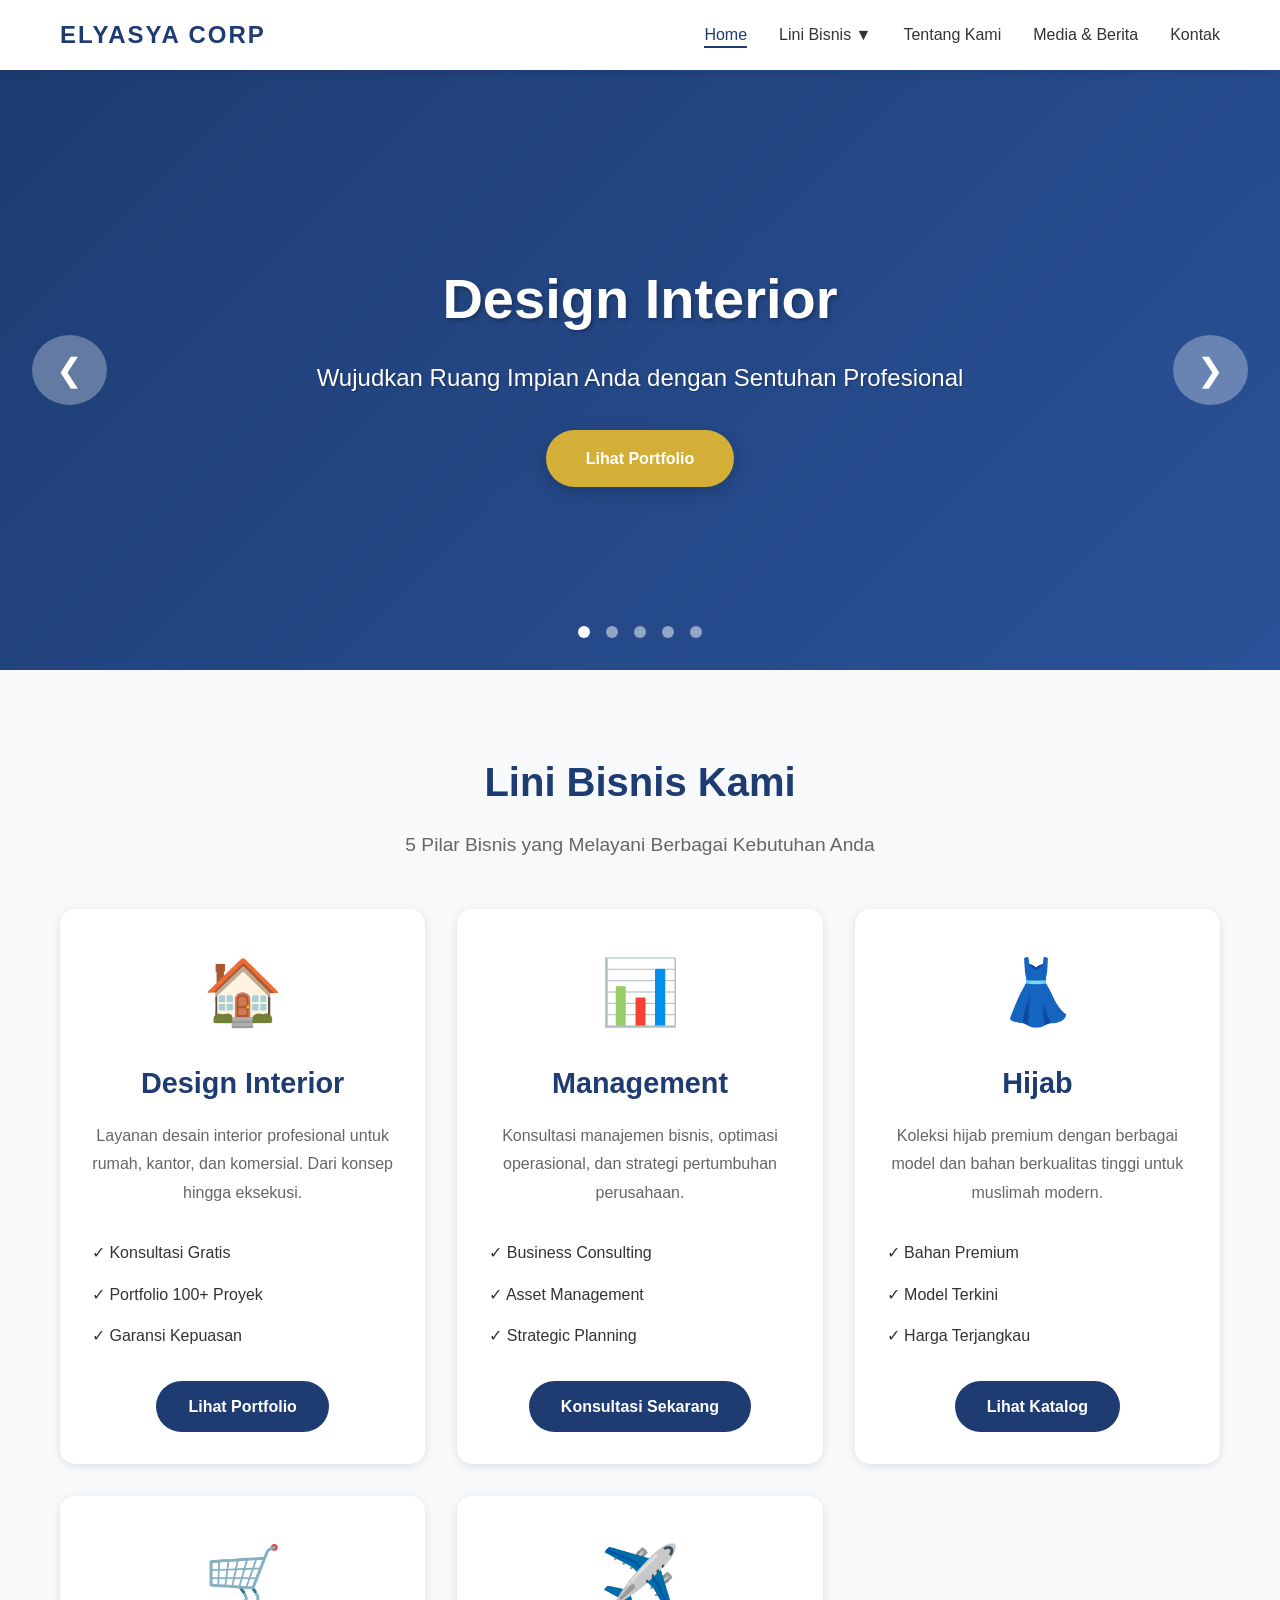
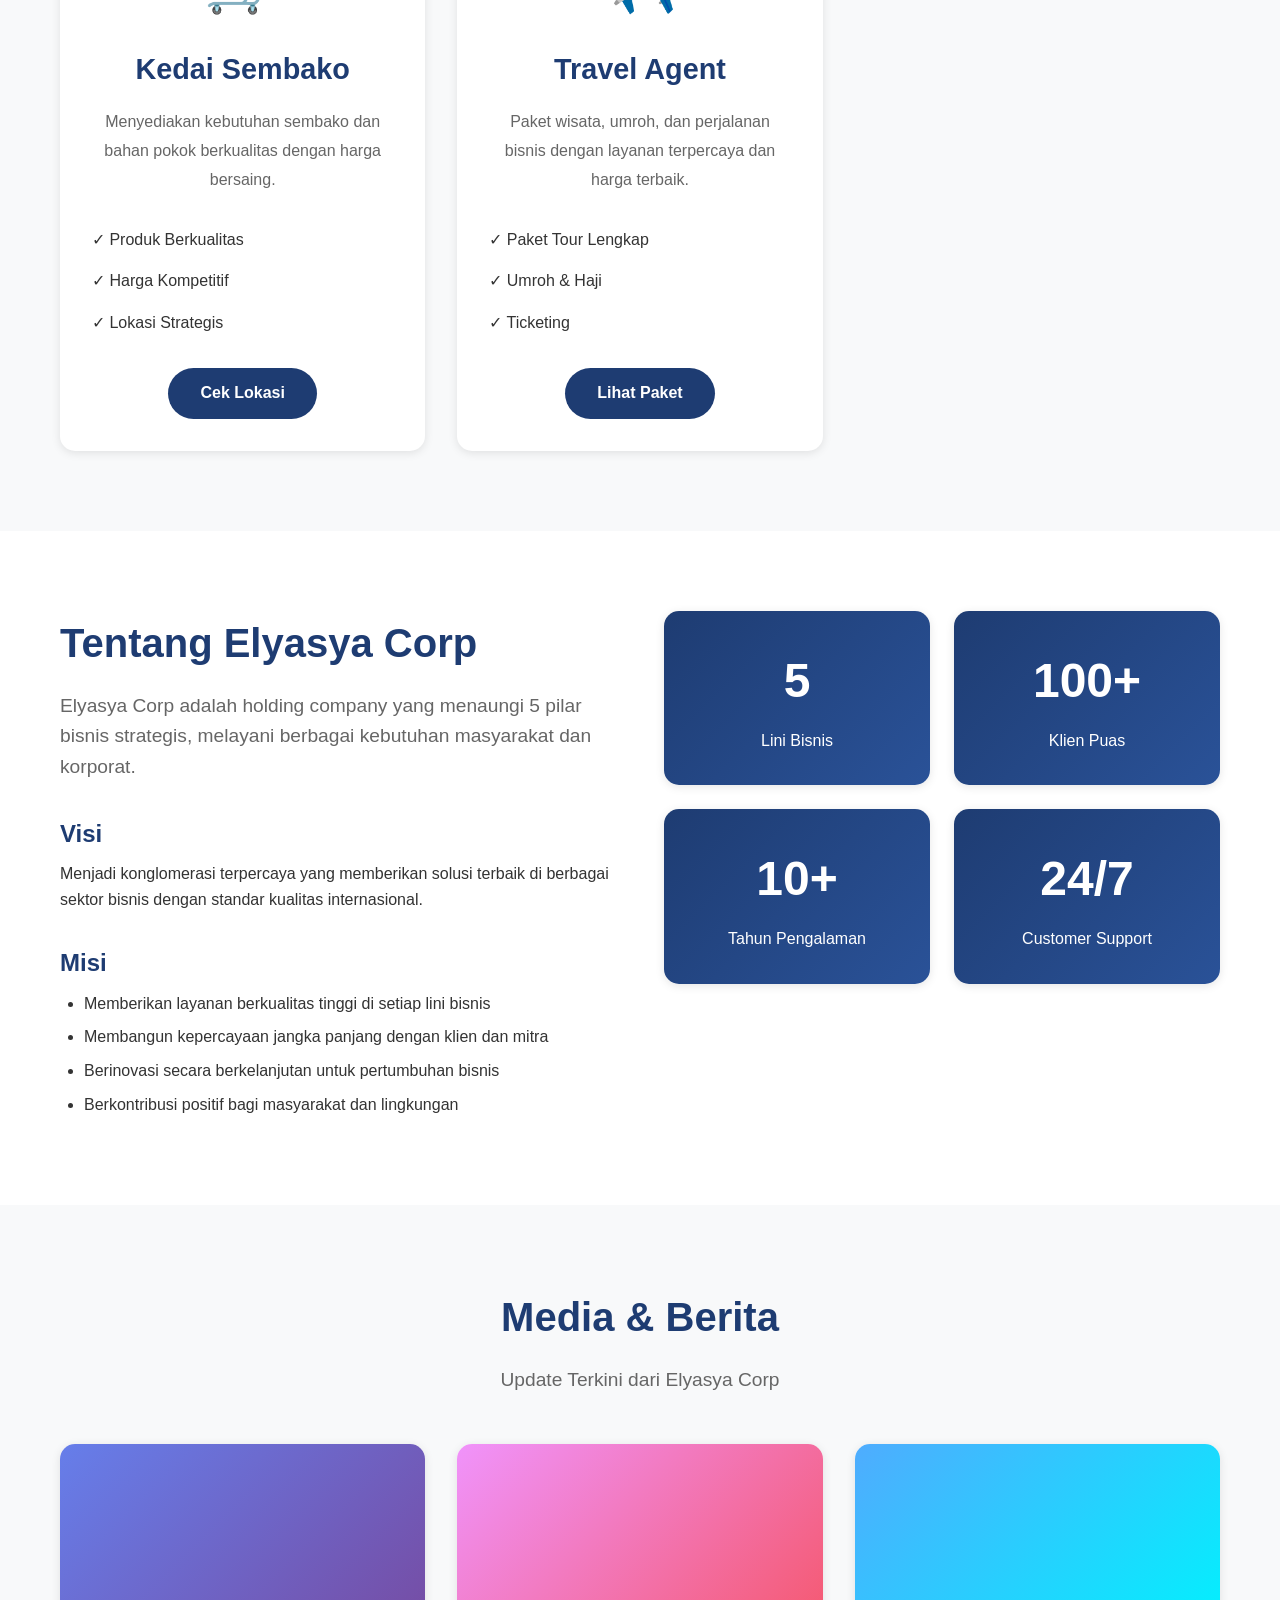
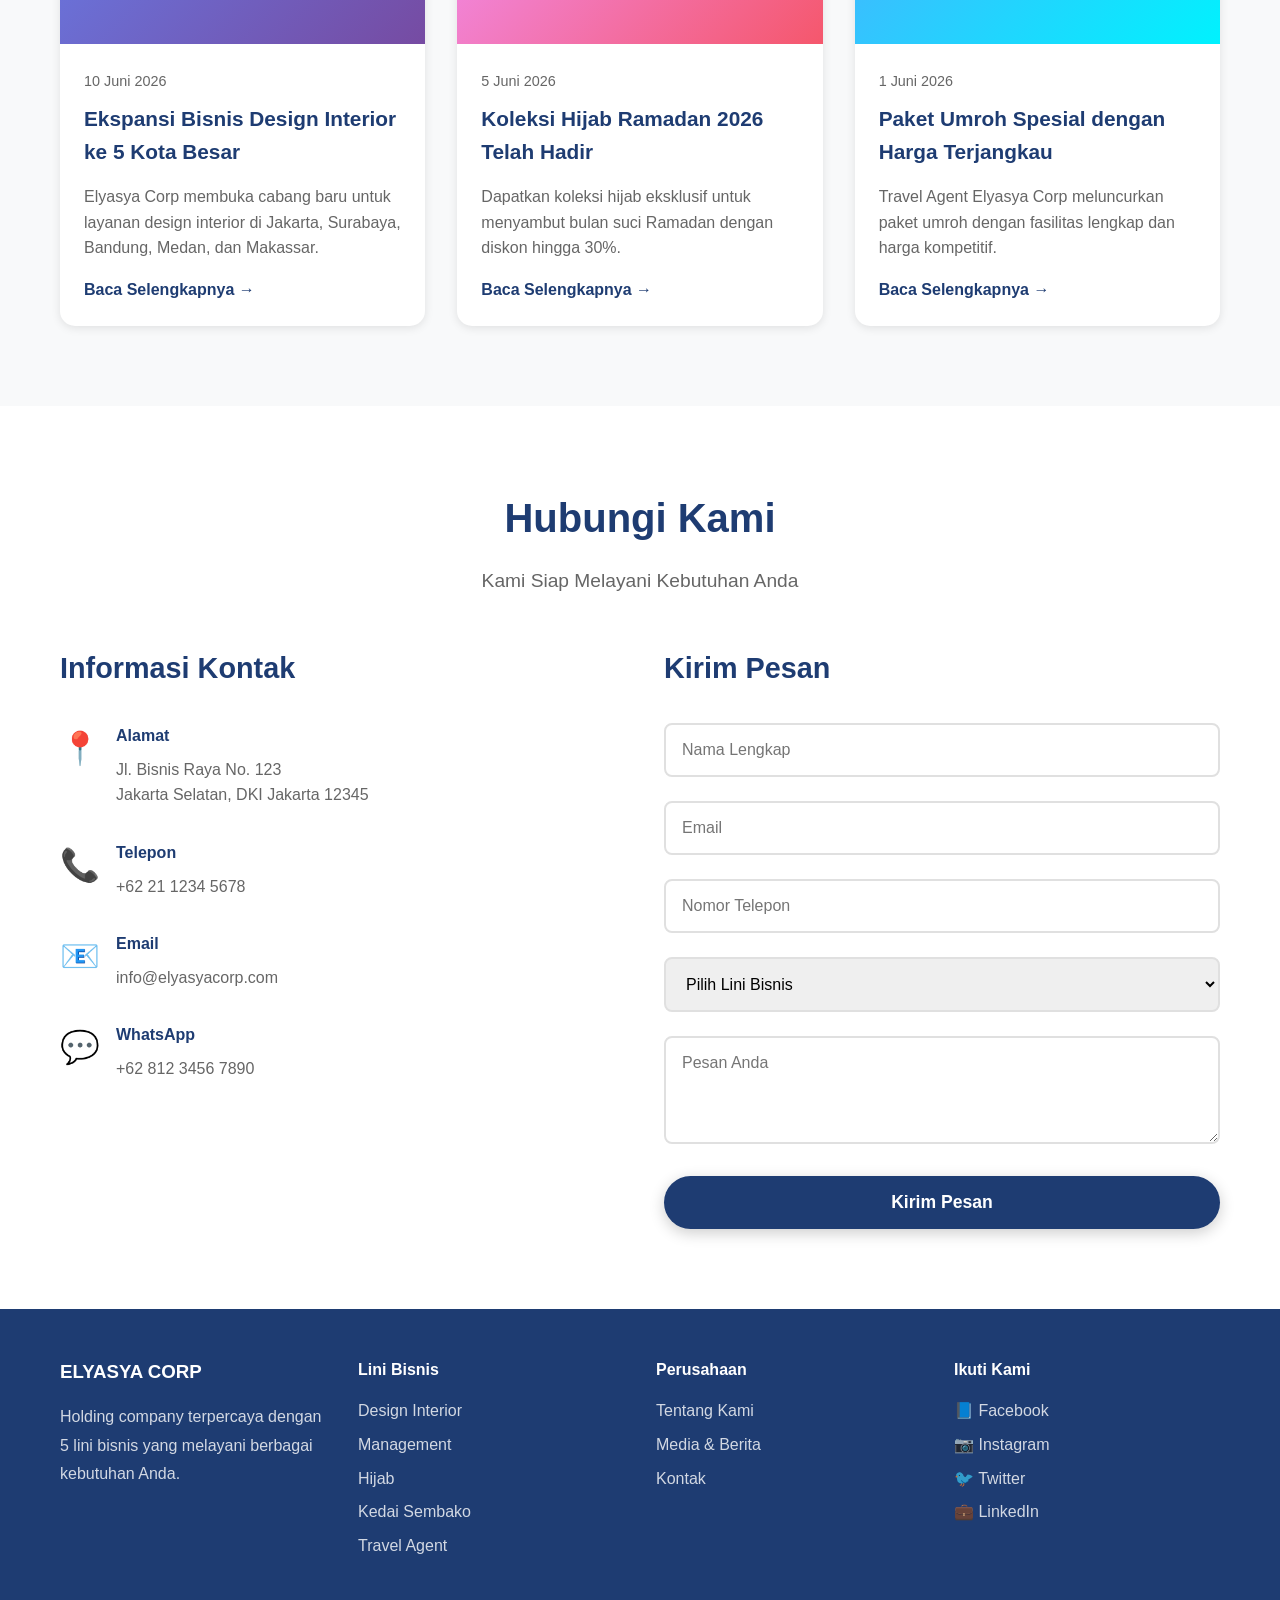
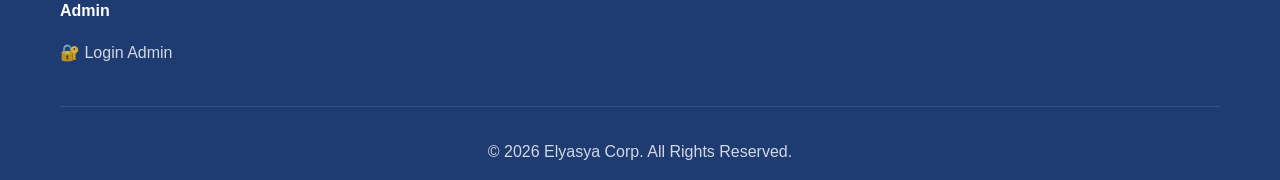
==== index.html @ 16be955a "Add files via upload" ====
<!DOCTYPE html>
<html lang="id">
<head>
    <meta charset="UTF-8">
    <meta name="viewport" content="width=device-width, initial-scale=1.0">
    <meta name="description" content="Elyasya Corp - Holding Company dengan 5 Lini Bisnis: Design Interior, Management, Hijab, Kedai Sembako, dan Travel Agent">
    <title>Elyasya Corp - Company Profile</title>
    <link rel="stylesheet" href="styles.css">
</head>
<body>
    <!-- Navigation -->
    <nav class="navbar">
        <div class="container">
            <div class="logo">
                <h1>ELYASYA CORP</h1>
            </div>
            <ul class="nav-menu" id="navMenu">
                <li><a href="#home" class="active">Home</a></li>
                <li class="dropdown">
                    <a href="#bisnis">Lini Bisnis ▼</a>
                    <ul class="dropdown-menu">
                        <li><a href="design-interior.html">Design Interior</a></li>
                        <li><a href="management.html">Management</a></li>
                        <li><a href="hijab.html">Hijab</a></li>
                        <li><a href="sembako.html">Kedai Sembako</a></li>
                        <li><a href="travel.html">Travel Agent</a></li>
                    </ul>
                </li>
                <li><a href="#tentang">Tentang Kami</a></li>
                <li><a href="#media">Media & Berita</a></li>
                <li><a href="#kontak">Kontak</a></li>
            </ul>
            <div class="hamburger" id="hamburger">
                <span></span>
                <span></span>
                <span></span>
            </div>
        </div>
    </nav>

    <!-- Hero Section with Carousel -->
    <section id="home" class="hero">
        <div class="hero-slider">
            <div class="slide active" style="background: linear-gradient(135deg, #1e3c72 0%, #2a5298 100%);">
                <div class="slide-content">
                    <h2>Design Interior</h2>
                    <p>Wujudkan Ruang Impian Anda dengan Sentuhan Profesional</p>
                    <a href="#design-interior" class="btn-primary">Lihat Portfolio</a>
                </div>
            </div>
            <div class="slide" style="background: linear-gradient(135deg, #134e5e 0%, #71b280 100%);">
                <div class="slide-content">
                    <h2>Management Consulting</h2>
                    <p>Solusi Bisnis Terpadu untuk Pertumbuhan Perusahaan Anda</p>
                    <a href="#management" class="btn-primary">Konsultasi Sekarang</a>
                </div>
            </div>
            <div class="slide" style="background: linear-gradient(135deg, #c94b4b 0%, #4b134f 100%);">
                <div class="slide-content">
                    <h2>Hijab Collection</h2>
                    <p>Koleksi Hijab Premium untuk Gaya Muslimah Modern</p>
                    <a href="#hijab" class="btn-primary">Lihat Katalog</a>
                </div>
            </div>
            <div class="slide" style="background: linear-gradient(135deg, #56ab2f 0%, #a8e063 100%);">
                <div class="slide-content">
                    <h2>Kedai Sembako</h2>
                    <p>Kebutuhan Harian Berkualitas di Dekat Anda</p>
                    <a href="#sembako" class="btn-primary">Cek Lokasi</a>
                </div>
            </div>
            <div class="slide" style="background: linear-gradient(135deg, #f46b45 0%, #eea849 100%);">
                <div class="slide-content">
                    <h2>Travel Agent</h2>
                    <p>Perjalanan Impian Anda Dimulai dari Sini</p>
                    <a href="#travel" class="btn-primary">Lihat Paket</a>
                </div>
            </div>
        </div>
        <div class="slider-controls">
            <button class="prev" onclick="changeSlide(-1)">❮</button>
            <button class="next" onclick="changeSlide(1)">❯</button>
        </div>
        <div class="slider-dots" id="sliderDots"></div>
    </section>

    <!-- Business Unit Explorer -->
    <section id="bisnis" class="business-units">
        <div class="container">
            <h2 class="section-title">Lini Bisnis Kami</h2>
            <p class="section-subtitle">5 Pilar Bisnis yang Melayani Berbagai Kebutuhan Anda</p>
            
            <div class="business-grid">
                <div class="business-card" id="design-interior">
                    <div class="card-icon">🏠</div>
                    <h3>Design Interior</h3>
                    <p>Layanan desain interior profesional untuk rumah, kantor, dan komersial. Dari konsep hingga eksekusi.</p>
                    <ul class="feature-list">
                        <li>✓ Konsultasi Gratis</li>
                        <li>✓ Portfolio 100+ Proyek</li>
                        <li>✓ Garansi Kepuasan</li>
                    </ul>
                    <a href="design-interior.html" class="btn-secondary">Lihat Portfolio</a>
                </div>

                <div class="business-card" id="management">
                    <div class="card-icon">📊</div>
                    <h3>Management</h3>
                    <p>Konsultasi manajemen bisnis, optimasi operasional, dan strategi pertumbuhan perusahaan.</p>
                    <ul class="feature-list">
                        <li>✓ Business Consulting</li>
                        <li>✓ Asset Management</li>
                        <li>✓ Strategic Planning</li>
                    </ul>
                    <a href="management.html" class="btn-secondary">Konsultasi Sekarang</a>
                </div>

                <div class="business-card" id="hijab">
                    <div class="card-icon">👗</div>
                    <h3>Hijab</h3>
                    <p>Koleksi hijab premium dengan berbagai model dan bahan berkualitas tinggi untuk muslimah modern.</p>
                    <ul class="feature-list">
                        <li>✓ Bahan Premium</li>
                        <li>✓ Model Terkini</li>
                        <li>✓ Harga Terjangkau</li>
                    </ul>
                    <a href="hijab.html" class="btn-secondary">Lihat Katalog</a>
                </div>

                <div class="business-card" id="sembako">
                    <div class="card-icon">🛒</div>
                    <h3>Kedai Sembako</h3>
                    <p>Menyediakan kebutuhan sembako dan bahan pokok berkualitas dengan harga bersaing.</p>
                    <ul class="feature-list">
                        <li>✓ Produk Berkualitas</li>
                        <li>✓ Harga Kompetitif</li>
                        <li>✓ Lokasi Strategis</li>
                    </ul>
                    <a href="sembako.html" class="btn-secondary">Cek Lokasi</a>
                </div>

                <div class="business-card" id="travel">
                    <div class="card-icon">✈️</div>
                    <h3>Travel Agent</h3>
                    <p>Paket wisata, umroh, dan perjalanan bisnis dengan layanan terpercaya dan harga terbaik.</p>
                    <ul class="feature-list">
                        <li>✓ Paket Tour Lengkap</li>
                        <li>✓ Umroh & Haji</li>
                        <li>✓ Ticketing</li>
                    </ul>
                    <a href="travel.html" class="btn-secondary">Lihat Paket</a>
                </div>
            </div>
        </div>
    </section>

    <!-- About Section -->
    <section id="tentang" class="about">
        <div class="container">
            <div class="about-content">
                <div class="about-text">
                    <h2>Tentang Elyasya Corp</h2>
                    <p class="lead">Elyasya Corp adalah holding company yang menaungi 5 pilar bisnis strategis, melayani berbagai kebutuhan masyarakat dan korporat.</p>
                    
                    <h3>Visi</h3>
                    <p>Menjadi konglomerasi terpercaya yang memberikan solusi terbaik di berbagai sektor bisnis dengan standar kualitas internasional.</p>
                    
                    <h3>Misi</h3>
                    <ul>
                        <li>Memberikan layanan berkualitas tinggi di setiap lini bisnis</li>
                        <li>Membangun kepercayaan jangka panjang dengan klien dan mitra</li>
                        <li>Berinovasi secara berkelanjutan untuk pertumbuhan bisnis</li>
                        <li>Berkontribusi positif bagi masyarakat dan lingkungan</li>
                    </ul>
                </div>
                <div class="about-stats">
                    <div class="stat-card">
                        <h3>5</h3>
                        <p>Lini Bisnis</p>
                    </div>
                    <div class="stat-card">
                        <h3>100+</h3>
                        <p>Klien Puas</p>
                    </div>
                    <div class="stat-card">
                        <h3>10+</h3>
                        <p>Tahun Pengalaman</p>
                    </div>
                    <div class="stat-card">
                        <h3>24/7</h3>
                        <p>Customer Support</p>
                    </div>
                </div>
            </div>
        </div>
    </section>

    <!-- Media & News Section -->
    <section id="media" class="media">
        <div class="container">
            <h2 class="section-title">Media & Berita</h2>
            <p class="section-subtitle">Update Terkini dari Elyasya Corp</p>
            
            <div class="news-grid">
                <article class="news-card">
                    <div class="news-image" style="background: linear-gradient(135deg, #667eea 0%, #764ba2 100%);"></div>
                    <div class="news-content">
                        <span class="news-date">10 Juni 2026</span>
                        <h3>Ekspansi Bisnis Design Interior ke 5 Kota Besar</h3>
                        <p>Elyasya Corp membuka cabang baru untuk layanan design interior di Jakarta, Surabaya, Bandung, Medan, dan Makassar.</p>
                        <a href="#" class="read-more">Baca Selengkapnya →</a>
                    </div>
                </article>

                <article class="news-card">
                    <div class="news-image" style="background: linear-gradient(135deg, #f093fb 0%, #f5576c 100%);"></div>
                    <div class="news-content">
                        <span class="news-date">5 Juni 2026</span>
                        <h3>Koleksi Hijab Ramadan 2026 Telah Hadir</h3>
                        <p>Dapatkan koleksi hijab eksklusif untuk menyambut bulan suci Ramadan dengan diskon hingga 30%.</p>
                        <a href="#" class="read-more">Baca Selengkapnya →</a>
                    </div>
                </article>

                <article class="news-card">
                    <div class="news-image" style="background: linear-gradient(135deg, #4facfe 0%, #00f2fe 100%);"></div>
                    <div class="news-content">
                        <span class="news-date">1 Juni 2026</span>
                        <h3>Paket Umroh Spesial dengan Harga Terjangkau</h3>
                        <p>Travel Agent Elyasya Corp meluncurkan paket umroh dengan fasilitas lengkap dan harga kompetitif.</p>
                        <a href="#" class="read-more">Baca Selengkapnya →</a>
                    </div>
                </article>
            </div>
        </div>
    </section>

    <!-- Contact Section -->
    <section id="kontak" class="contact">
        <div class="container">
            <h2 class="section-title">Hubungi Kami</h2>
            <p class="section-subtitle">Kami Siap Melayani Kebutuhan Anda</p>
            
            <div class="contact-grid">
                <div class="contact-info">
                    <h3>Informasi Kontak</h3>
                    <div class="info-item">
                        <span class="icon">📍</span>
                        <div>
                            <h4>Alamat</h4>
                            <p>Jl. Bisnis Raya No. 123<br>Jakarta Selatan, DKI Jakarta 12345</p>
                        </div>
                    </div>
                    <div class="info-item">
                        <span class="icon">📞</span>
                        <div>
                            <h4>Telepon</h4>
                            <p>+62 21 1234 5678</p>
                        </div>
                    </div>
                    <div class="info-item">
                        <span class="icon">📧</span>
                        <div>
                            <h4>Email</h4>
                            <p>info@elyasyacorp.com</p>
                        </div>
                    </div>
                    <div class="info-item">
                        <span class="icon">💬</span>
                        <div>
                            <h4>WhatsApp</h4>
                            <p>+62 812 3456 7890</p>
                        </div>
                    </div>
                </div>

                <div class="contact-form">
                    <h3>Kirim Pesan</h3>
                    <form id="contactForm">
                        <div class="form-group">
                            <input type="text" id="name" placeholder="Nama Lengkap" required>
                        </div>
                        <div class="form-group">
                            <input type="email" id="email" placeholder="Email" required>
                        </div>
                        <div class="form-group">
                            <input type="tel" id="phone" placeholder="Nomor Telepon" required>
                        </div>
                        <div class="form-group">
                            <select id="subject" required>
                                <option value="">Pilih Lini Bisnis</option>
                                <option value="design">Design Interior</option>
                                <option value="management">Management</option>
                                <option value="hijab">Hijab</option>
                                <option value="sembako">Kedai Sembako</option>
                                <option value="travel">Travel Agent</option>
                            </select>
                        </div>
                        <div class="form-group">
                            <textarea id="message" rows="4" placeholder="Pesan Anda" required></textarea>
                        </div>
                        <button type="submit" class="btn-primary">Kirim Pesan</button>
                    </form>
                </div>
            </div>
        </div>
    </section>

    <!-- Footer -->
    <footer class="footer">
        <div class="container">
            <div class="footer-content">
                <div class="footer-section">
                    <h3>ELYASYA CORP</h3>
                    <p>Holding company terpercaya dengan 5 lini bisnis yang melayani berbagai kebutuhan Anda.</p>
                </div>
                <div class="footer-section">
                    <h4>Lini Bisnis</h4>
                    <ul>
                        <li><a href="design-interior.html">Design Interior</a></li>
                        <li><a href="management.html">Management</a></li>
                        <li><a href="hijab.html">Hijab</a></li>
                        <li><a href="sembako.html">Kedai Sembako</a></li>
                        <li><a href="travel.html">Travel Agent</a></li>
                    </ul>
                </div>
                <div class="footer-section">
                    <h4>Perusahaan</h4>
                    <ul>
                        <li><a href="#tentang">Tentang Kami</a></li>
                        <li><a href="#media">Media & Berita</a></li>
                        <li><a href="#kontak">Kontak</a></li>
                    </ul>
                </div>
                <div class="footer-section">
                    <h4>Ikuti Kami</h4>
                    <div class="social-links">
                        <a href="#" class="social-icon">📘 Facebook</a>
                        <a href="#" class="social-icon">📷 Instagram</a>
                        <a href="#" class="social-icon">🐦 Twitter</a>
                        <a href="#" class="social-icon">💼 LinkedIn</a>
                    </div>
                </div>
                <div class="footer-section">
                    <h4>Admin</h4>
                    <ul>
                        <li><a href="admin.html">🔐 Login Admin</a></li>
                    </ul>
                </div>
            </div>
            <div class="footer-bottom">
                <p>&copy; 2026 Elyasya Corp. All Rights Reserved.</p>
            </div>
        </div>
    </footer>

    <script src="script.js"></script>
</body>
</html>
---- styles.css ----
/* Reset & Base Styles */
* {
    margin: 0;
    padding: 0;
    box-sizing: border-box;
}

:root {
    --primary-color: #1e3c72;
    --secondary-color: #2a5298;
    --accent-gold: #d4af37;
    --text-dark: #333;
    --text-light: #666;
    --bg-light: #f8f9fa;
    --white: #ffffff;
    --shadow: 0 2px 10px rgba(0,0,0,0.1);
    --shadow-lg: 0 10px 30px rgba(0,0,0,0.15);
}

body {
    font-family: 'Segoe UI', Tahoma, Geneva, Verdana, sans-serif;
    line-height: 1.6;
    color: var(--text-dark);
    overflow-x: hidden;
}

.container {
    max-width: 1200px;
    margin: 0 auto;
    padding: 0 20px;
}

/* Navigation */
.navbar {
    background: var(--white);
    box-shadow: var(--shadow);
    position: sticky;
    top: 0;
    z-index: 1000;
    padding: 1rem 0;
}

.navbar .container {
    display: flex;
    justify-content: space-between;
    align-items: center;
}

.logo h1 {
    color: var(--primary-color);
    font-size: 1.5rem;
    font-weight: 700;
    letter-spacing: 2px;
}

.nav-menu {
    display: flex;
    list-style: none;
    gap: 2rem;
    align-items: center;
}

.nav-menu a {
    text-decoration: none;
    color: var(--text-dark);
    font-weight: 500;
    transition: color 0.3s;
    position: relative;
}

.nav-menu a:hover,
.nav-menu a.active {
    color: var(--primary-color);
}

.nav-menu a::after {
    content: '';
    position: absolute;
    bottom: -5px;
    left: 0;
    width: 0;
    height: 2px;
    background: var(--primary-color);
    transition: width 0.3s;
}

.nav-menu a:hover::after,
.nav-menu a.active::after {
    width: 100%;
}

.dropdown {
    position: relative;
}

.dropdown-menu {
    display: none;
    position: absolute;
    top: 100%;
    left: 0;
    background: var(--white);
    box-shadow: var(--shadow-lg);
    border-radius: 8px;
    padding: 1rem 0;
    min-width: 200px;
    margin-top: 0.5rem;
}

.dropdown:hover .dropdown-menu {
    display: block;
}

.dropdown-menu li {
    list-style: none;
}

.dropdown-menu a {
    display: block;
    padding: 0.5rem 1.5rem;
    color: var(--text-dark);
    text-decoration: none;
    transition: background 0.3s;
}

.dropdown-menu a:hover {
    background: var(--bg-light);
}

.hamburger {
    display: none;
    flex-direction: column;
    cursor: pointer;
    gap: 4px;
}

.hamburger span {
    width: 25px;
    height: 3px;
    background: var(--primary-color);
    transition: 0.3s;
}

/* Hero Section */
.hero {
    position: relative;
    height: 600px;
    overflow: hidden;
}

.hero-slider {
    height: 100%;
    position: relative;
}

.slide {
    position: absolute;
    top: 0;
    left: 0;
    width: 100%;
    height: 100%;
    opacity: 0;
    transition: opacity 1s ease-in-out;
    display: flex;
    align-items: center;
    justify-content: center;
}

.slide.active {
    opacity: 1;
}

.slide-content {
    text-align: center;
    color: var(--white);
    z-index: 2;
    padding: 2rem;
}

.slide-content h2 {
    font-size: 3.5rem;
    margin-bottom: 1rem;
    text-shadow: 2px 2px 4px rgba(0,0,0,0.3);
}

.slide-content p {
    font-size: 1.5rem;
    margin-bottom: 2rem;
    text-shadow: 1px 1px 2px rgba(0,0,0,0.3);
}

.btn-primary {
    display: inline-block;
    padding: 1rem 2.5rem;
    background: var(--accent-gold);
    color: var(--white);
    text-decoration: none;
    border-radius: 50px;
    font-weight: 600;
    transition: transform 0.3s, box-shadow 0.3s;
    box-shadow: 0 4px 15px rgba(0,0,0,0.2);
}

.btn-primary:hover {
    transform: translateY(-3px);
    box-shadow: 0 6px 20px rgba(0,0,0,0.3);
}

.slider-controls {
    position: absolute;
    top: 50%;
    width: 100%;
    display: flex;
    justify-content: space-between;
    padding: 0 2rem;
    transform: translateY(-50%);
    z-index: 3;
}

.slider-controls button {
    background: rgba(255,255,255,0.3);
    border: none;
    color: var(--white);
    font-size: 2rem;
    padding: 1rem 1.5rem;
    cursor: pointer;
    border-radius: 50%;
    transition: background 0.3s;
}

.slider-controls button:hover {
    background: rgba(255,255,255,0.5);
}

.slider-dots {
    position: absolute;
    bottom: 2rem;
    left: 50%;
    transform: translateX(-50%);
    display: flex;
    gap: 1rem;
    z-index: 3;
}

.dot {
    width: 12px;
    height: 12px;
    border-radius: 50%;
    background: rgba(255,255,255,0.5);
    cursor: pointer;
    transition: background 0.3s;
}

.dot.active {
    background: var(--white);
}

/* Business Units Section */
.business-units {
    padding: 5rem 0;
    background: var(--bg-light);
}

.section-title {
    text-align: center;
    font-size: 2.5rem;
    color: var(--primary-color);
    margin-bottom: 1rem;
}

.section-subtitle {
    text-align: center;
    font-size: 1.2rem;
    color: var(--text-light);
    margin-bottom: 3rem;
}

.business-grid {
    display: grid;
    grid-template-columns: repeat(auto-fit, minmax(300px, 1fr));
    gap: 2rem;
    margin-top: 3rem;
}

.business-card {
    background: var(--white);
    padding: 2rem;
    border-radius: 15px;
    box-shadow: var(--shadow);
    transition: transform 0.3s, box-shadow 0.3s;
    text-align: center;
}

.business-card:hover {
    transform: translateY(-10px);
    box-shadow: var(--shadow-lg);
}

.card-icon {
    font-size: 4rem;
    margin-bottom: 1rem;
}

.business-card h3 {
    color: var(--primary-color);
    font-size: 1.8rem;
    margin-bottom: 1rem;
}

.business-card p {
    color: var(--text-light);
    margin-bottom: 1.5rem;
    line-height: 1.8;
}

.feature-list {
    list-style: none;
    margin-bottom: 1.5rem;
    text-align: left;
}

.feature-list li {
    padding: 0.5rem 0;
    color: var(--text-dark);
}

.btn-secondary {
    display: inline-block;
    padding: 0.8rem 2rem;
    background: var(--primary-color);
    color: var(--white);
    text-decoration: none;
    border-radius: 50px;
    font-weight: 600;
    transition: background 0.3s, transform 0.3s;
}

.btn-secondary:hover {
    background: var(--secondary-color);
    transform: scale(1.05);
}

/* About Section */
.about {
    padding: 5rem 0;
    background: var(--white);
}

.about-content {
    display: grid;
    grid-template-columns: 1fr 1fr;
    gap: 3rem;
    align-items: start;
}

.about-text h2 {
    color: var(--primary-color);
    font-size: 2.5rem;
    margin-bottom: 1rem;
}

.about-text h3 {
    color: var(--primary-color);
    font-size: 1.5rem;
    margin-top: 2rem;
    margin-bottom: 0.5rem;
}

.about-text .lead {
    font-size: 1.2rem;
    color: var(--text-light);
    margin-bottom: 2rem;
}

.about-text ul {
    margin-left: 1.5rem;
    color: var(--text-dark);
}

.about-text li {
    margin-bottom: 0.5rem;
}

.about-stats {
    display: grid;
    grid-template-columns: repeat(2, 1fr);
    gap: 1.5rem;
}

.stat-card {
    background: linear-gradient(135deg, var(--primary-color), var(--secondary-color));
    color: var(--white);
    padding: 2rem;
    border-radius: 15px;
    text-align: center;
    box-shadow: var(--shadow);
}

.stat-card h3 {
    font-size: 3rem;
    margin-bottom: 0.5rem;
}

.stat-card p {
    font-size: 1rem;
}

/* Media & News Section */
.media {
    padding: 5rem 0;
    background: var(--bg-light);
}

.news-grid {
    display: grid;
    grid-template-columns: repeat(auto-fit, minmax(300px, 1fr));
    gap: 2rem;
    margin-top: 3rem;
}

.news-card {
    background: var(--white);
    border-radius: 15px;
    overflow: hidden;
    box-shadow: var(--shadow);
    transition: transform 0.3s, box-shadow 0.3s;
}

.news-card:hover {
    transform: translateY(-10px);
    box-shadow: var(--shadow-lg);
}

.news-image {
    height: 200px;
    background-size: cover;
    background-position: center;
}

.news-content {
    padding: 1.5rem;
}

.news-date {
    color: var(--text-light);
    font-size: 0.9rem;
}

.news-content h3 {
    color: var(--primary-color);
    margin: 0.5rem 0 1rem;
    font-size: 1.3rem;
}

.news-content p {
    color: var(--text-light);
    margin-bottom: 1rem;
}

.read-more {
    color: var(--primary-color);
    text-decoration: none;
    font-weight: 600;
    transition: color 0.3s;
}

.read-more:hover {
    color: var(--secondary-color);
}

/* Contact Section */
.contact {
    padding: 5rem 0;
    background: var(--white);
}

.contact-grid {
    display: grid;
    grid-template-columns: 1fr 1fr;
    gap: 3rem;
    margin-top: 3rem;
}

.contact-info h3 {
    color: var(--primary-color);
    font-size: 1.8rem;
    margin-bottom: 2rem;
}

.info-item {
    display: flex;
    gap: 1rem;
    margin-bottom: 2rem;
}

.info-item .icon {
    font-size: 2rem;
}

.info-item h4 {
    color: var(--primary-color);
    margin-bottom: 0.5rem;
}

.info-item p {
    color: var(--text-light);
}

.contact-form h3 {
    color: var(--primary-color);
    font-size: 1.8rem;
    margin-bottom: 2rem;
}

.form-group {
    margin-bottom: 1.5rem;
}

.form-group input,
.form-group select,
.form-group textarea {
    width: 100%;
    padding: 1rem;
    border: 2px solid #e0e0e0;
    border-radius: 8px;
    font-size: 1rem;
    font-family: inherit;
    transition: border-color 0.3s;
}

.form-group input:focus,
.form-group select:focus,
.form-group textarea:focus {
    outline: none;
    border-color: var(--primary-color);
}

.contact-form button {
    width: 100%;
    padding: 1rem;
    background: var(--primary-color);
    color: var(--white);
    border: none;
    border-radius: 50px;
    font-size: 1.1rem;
    font-weight: 600;
    cursor: pointer;
    transition: background 0.3s, transform 0.3s;
}

.contact-form button:hover {
    background: var(--secondary-color);
    transform: scale(1.02);
}

/* Footer */
.footer {
    background: var(--primary-color);
    color: var(--white);
    padding: 3rem 0 1rem;
}

.footer-content {
    display: grid;
    grid-template-columns: repeat(auto-fit, minmax(250px, 1fr));
    gap: 2rem;
    margin-bottom: 2rem;
}

.footer-section h3,
.footer-section h4 {
    margin-bottom: 1rem;
}

.footer-section p {
    color: rgba(255,255,255,0.8);
    line-height: 1.8;
}

.footer-section ul {
    list-style: none;
}

.footer-section ul li {
    margin-bottom: 0.5rem;
}

.footer-section a {
    color: rgba(255,255,255,0.8);
    text-decoration: none;
    transition: color 0.3s;
}

.footer-section a:hover {
    color: var(--white);
}

.social-links {
    display: flex;
    flex-direction: column;
    gap: 0.5rem;
}

.social-icon {
    display: inline-block;
    transition: transform 0.3s;
}

.social-icon:hover {
    transform: translateX(5px);
}

.footer-bottom {
    text-align: center;
    padding-top: 2rem;
    border-top: 1px solid rgba(255,255,255,0.1);
    color: rgba(255,255,255,0.8);
}

/* Responsive Design */
@media (max-width: 768px) {
    .hamburger {
        display: flex;
    }

    .nav-menu {
        position: fixed;
        left: -100%;
        top: 70px;
        flex-direction: column;
        background: var(--white);
        width: 100%;
        text-align: center;
        transition: 0.3s;
        box-shadow: var(--shadow-lg);
        padding: 2rem 0;
    }

    .nav-menu.active {
        left: 0;
    }

    .dropdown-menu {
        position: static;
        box-shadow: none;
        margin-top: 0;
    }

    .slide-content h2 {
        font-size: 2rem;
    }

    .slide-content p {
        font-size: 1rem;
    }

    .about-content,
    .contact-grid {
        grid-template-columns: 1fr;
    }

    .about-stats {
        grid-template-columns: repeat(2, 1fr);
    }

    .business-grid,
    .news-grid {
        grid-template-columns: 1fr;
    }

    .footer-content {
        grid-template-columns: 1fr;
    }
}

@media (max-width: 480px) {
    .slide-content h2 {
        font-size: 1.5rem;
    }

    .section-title {
        font-size: 2rem;
    }

    .about-stats {
        grid-template-columns: 1fr;
    }
}

/* Smooth Scrolling */
html {
    scroll-behavior: smooth;
}

/* Loading Animation */
@keyframes fadeIn {
    from {
        opacity: 0;
        transform: translateY(20px);
    }
    to {
        opacity: 1;
        transform: translateY(0);
    }
}

.business-card,
.news-card {
    animation: fadeIn 0.6s ease-out;
}
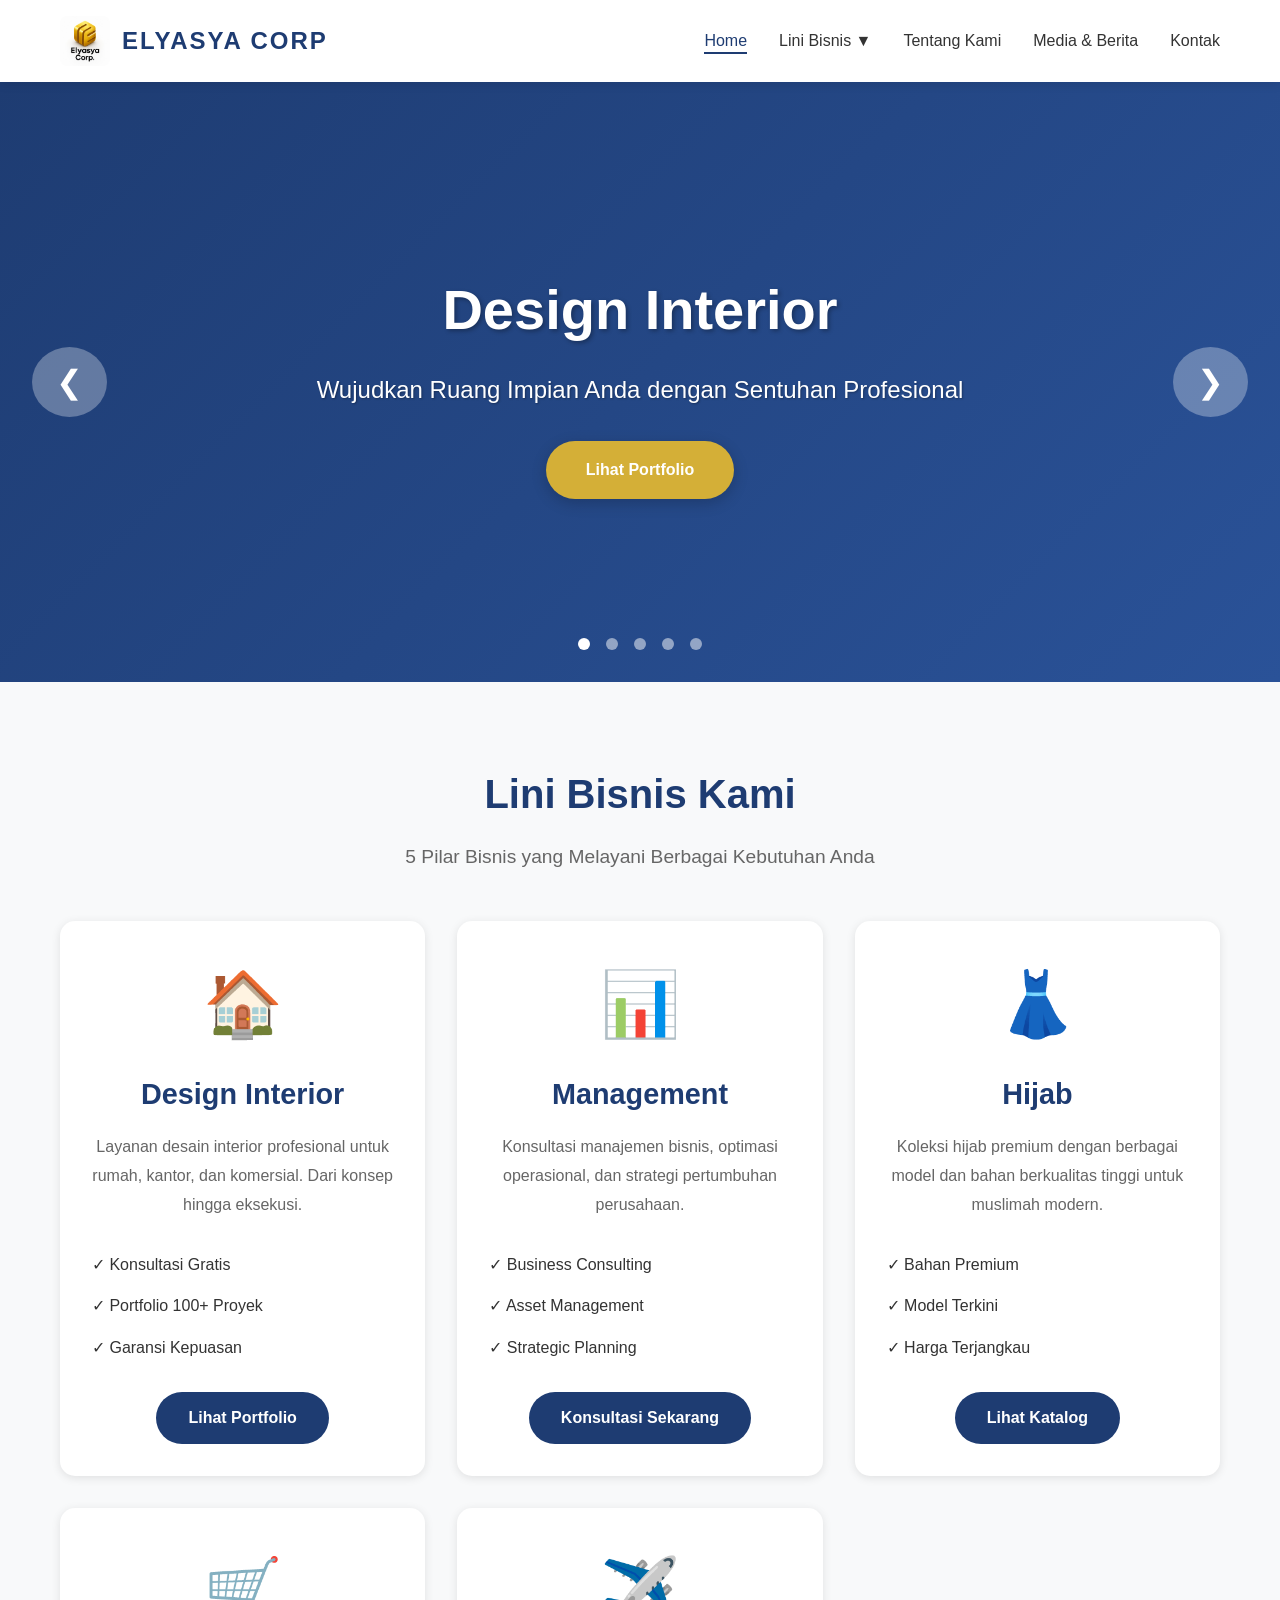
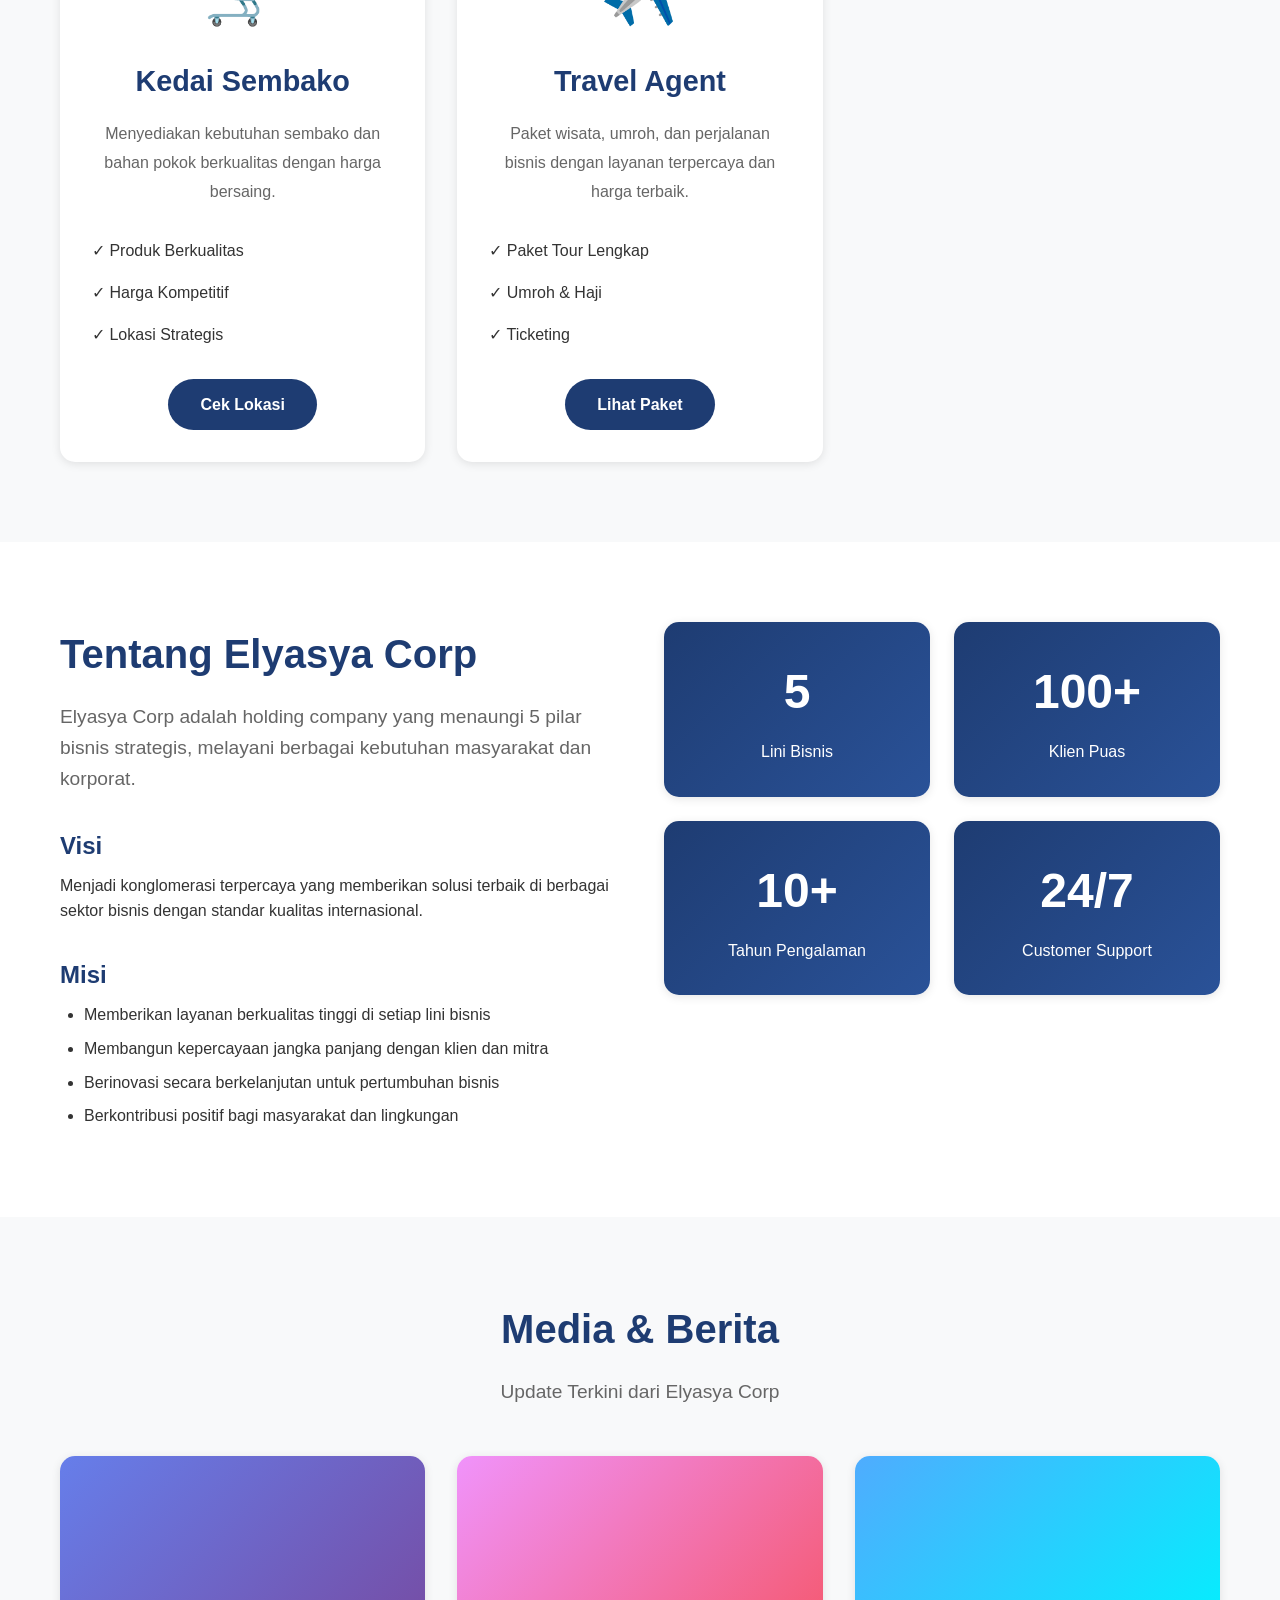
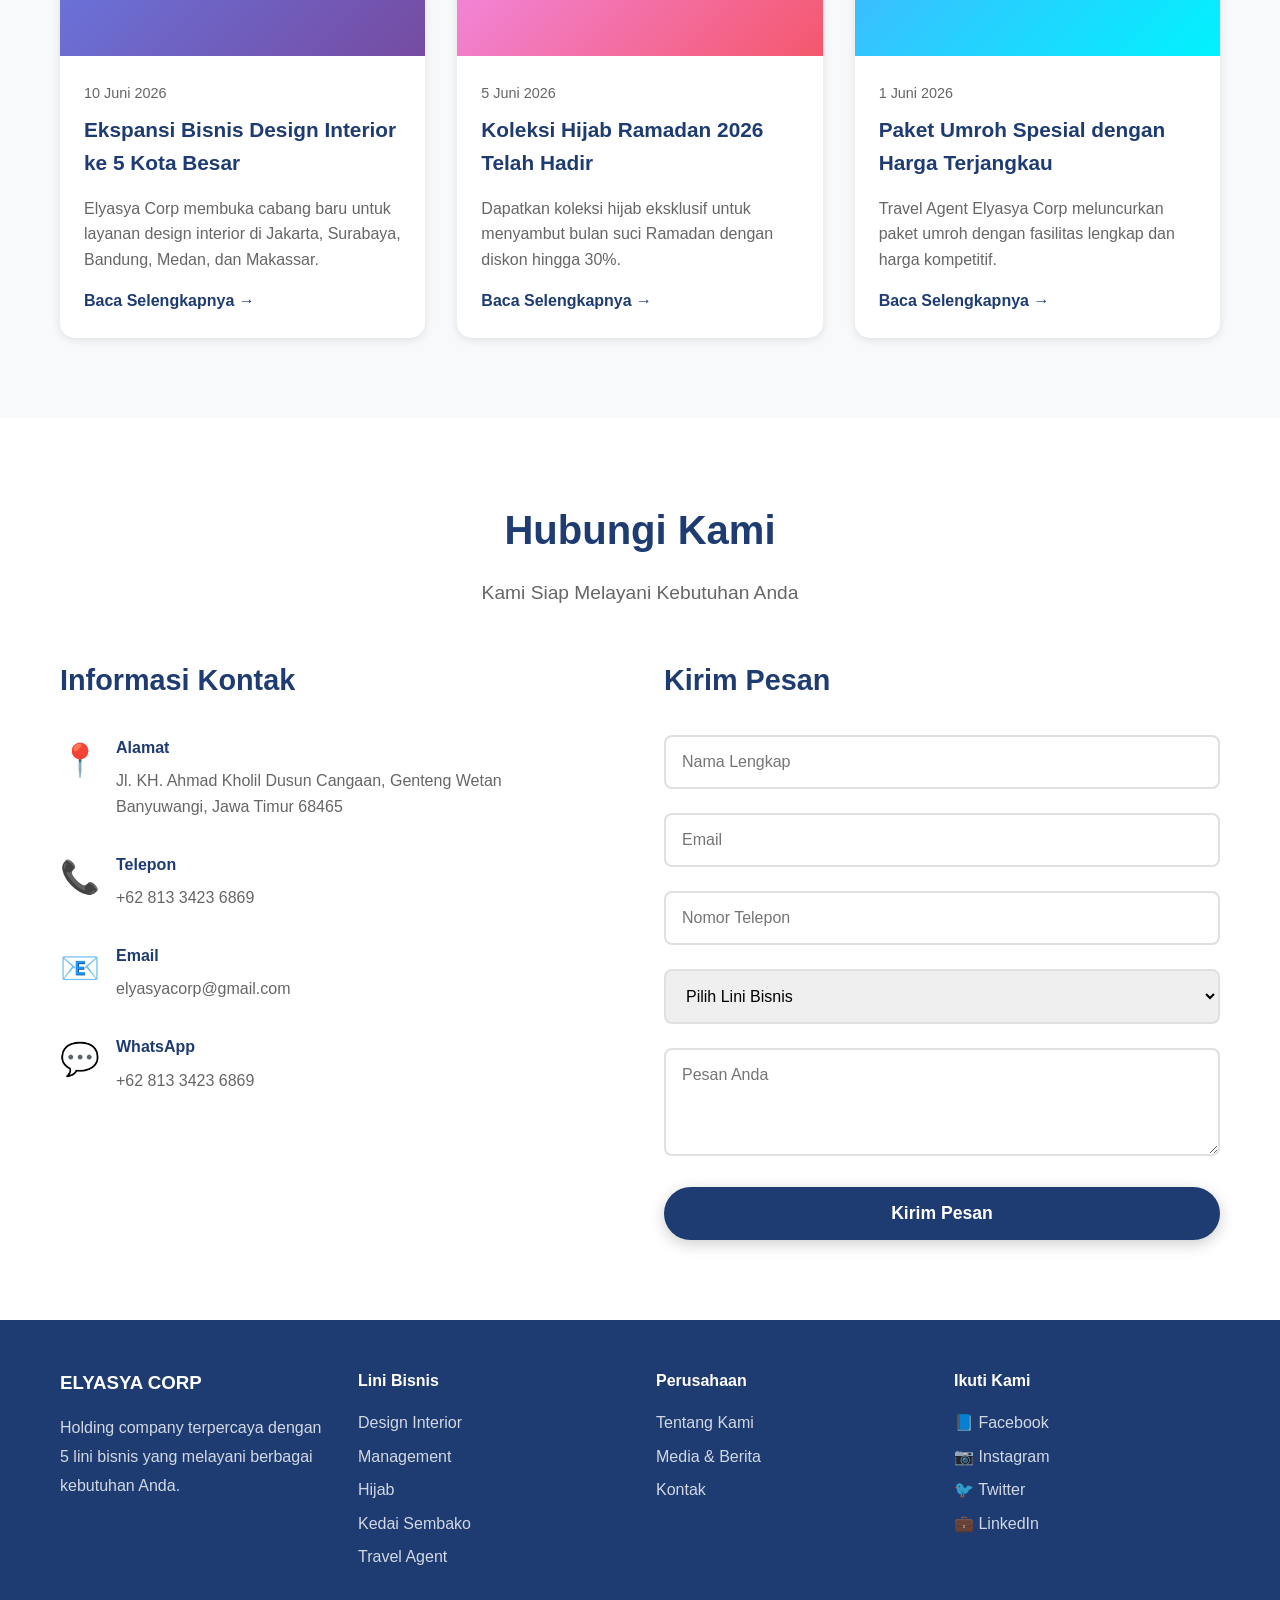
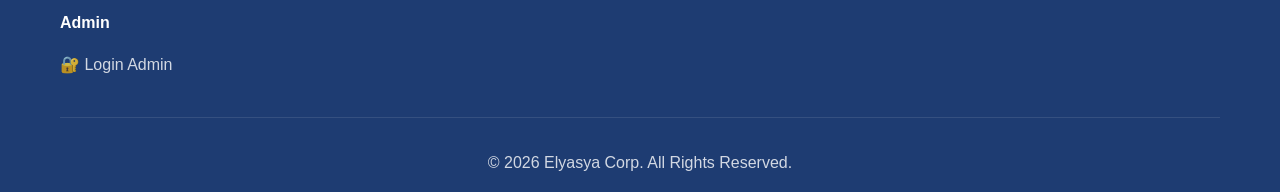
==== commit 0dce3418: "Add files via upload" ====
--- a/index.html
+++ b/index.html
@@ -12,6 +12,7 @@
     <nav class="navbar">
         <div class="container">
             <div class="logo">
+                <img src="logo elyasya Corp.jpeg" alt="Elyasya Corp Logo" class="logo-img">
                 <h1>ELYASYA CORP</h1>
             </div>
             <ul class="nav-menu" id="navMenu">
@@ -40,42 +41,8 @@
 
     <!-- Hero Section with Carousel -->
     <section id="home" class="hero">
-        <div class="hero-slider">
-            <div class="slide active" style="background: linear-gradient(135deg, #1e3c72 0%, #2a5298 100%);">
-                <div class="slide-content">
-                    <h2>Design Interior</h2>
-                    <p>Wujudkan Ruang Impian Anda dengan Sentuhan Profesional</p>
-                    <a href="#design-interior" class="btn-primary">Lihat Portfolio</a>
-                </div>
-            </div>
-            <div class="slide" style="background: linear-gradient(135deg, #134e5e 0%, #71b280 100%);">
-                <div class="slide-content">
-                    <h2>Management Consulting</h2>
-                    <p>Solusi Bisnis Terpadu untuk Pertumbuhan Perusahaan Anda</p>
-                    <a href="#management" class="btn-primary">Konsultasi Sekarang</a>
-                </div>
-            </div>
-            <div class="slide" style="background: linear-gradient(135deg, #c94b4b 0%, #4b134f 100%);">
-                <div class="slide-content">
-                    <h2>Hijab Collection</h2>
-                    <p>Koleksi Hijab Premium untuk Gaya Muslimah Modern</p>
-                    <a href="#hijab" class="btn-primary">Lihat Katalog</a>
-                </div>
-            </div>
-            <div class="slide" style="background: linear-gradient(135deg, #56ab2f 0%, #a8e063 100%);">
-                <div class="slide-content">
-                    <h2>Kedai Sembako</h2>
-                    <p>Kebutuhan Harian Berkualitas di Dekat Anda</p>
-                    <a href="#sembako" class="btn-primary">Cek Lokasi</a>
-                </div>
-            </div>
-            <div class="slide" style="background: linear-gradient(135deg, #f46b45 0%, #eea849 100%);">
-                <div class="slide-content">
-                    <h2>Travel Agent</h2>
-                    <p>Perjalanan Impian Anda Dimulai dari Sini</p>
-                    <a href="#travel" class="btn-primary">Lihat Paket</a>
-                </div>
-            </div>
+        <div class="hero-slider" id="heroSlider">
+            <!-- Slides are dynamically rendered from localStorage or defaults -->
         </div>
         <div class="slider-controls">
             <button class="prev" onclick="changeSlide(-1)">❮</button>
@@ -248,28 +215,28 @@
                         <span class="icon">📍</span>
                         <div>
                             <h4>Alamat</h4>
-                            <p>Jl. Bisnis Raya No. 123<br>Jakarta Selatan, DKI Jakarta 12345</p>
+                            <p>Jl. KH. Ahmad Kholil Dusun Cangaan, Genteng Wetan<br>Banyuwangi, Jawa Timur 68465</p>
                         </div>
                     </div>
                     <div class="info-item">
                         <span class="icon">📞</span>
                         <div>
                             <h4>Telepon</h4>
-                            <p>+62 21 1234 5678</p>
+                            <p>+62 813 3423 6869</p>
                         </div>
                     </div>
                     <div class="info-item">
                         <span class="icon">📧</span>
                         <div>
                             <h4>Email</h4>
-                            <p>info@elyasyacorp.com</p>
+                            <p>elyasyacorp@gmail.com</p>
                         </div>
                     </div>
                     <div class="info-item">
                         <span class="icon">💬</span>
                         <div>
                             <h4>WhatsApp</h4>
-                            <p>+62 812 3456 7890</p>
+                            <p>+62 813 3423 6869</p>
                         </div>
                     </div>
                 </div>
--- a/styles.css
+++ b/styles.css
@@ -44,6 +44,19 @@
     display: flex;
     justify-content: space-between;
     align-items: center;
+}
+
+.logo {
+    display: flex;
+    align-items: center;
+    gap: 12px;
+}
+
+.logo-img {
+    width: 50px;
+    height: 50px;
+    object-fit: contain;
+    border-radius: 8px;
 }
 
 .logo h1 {
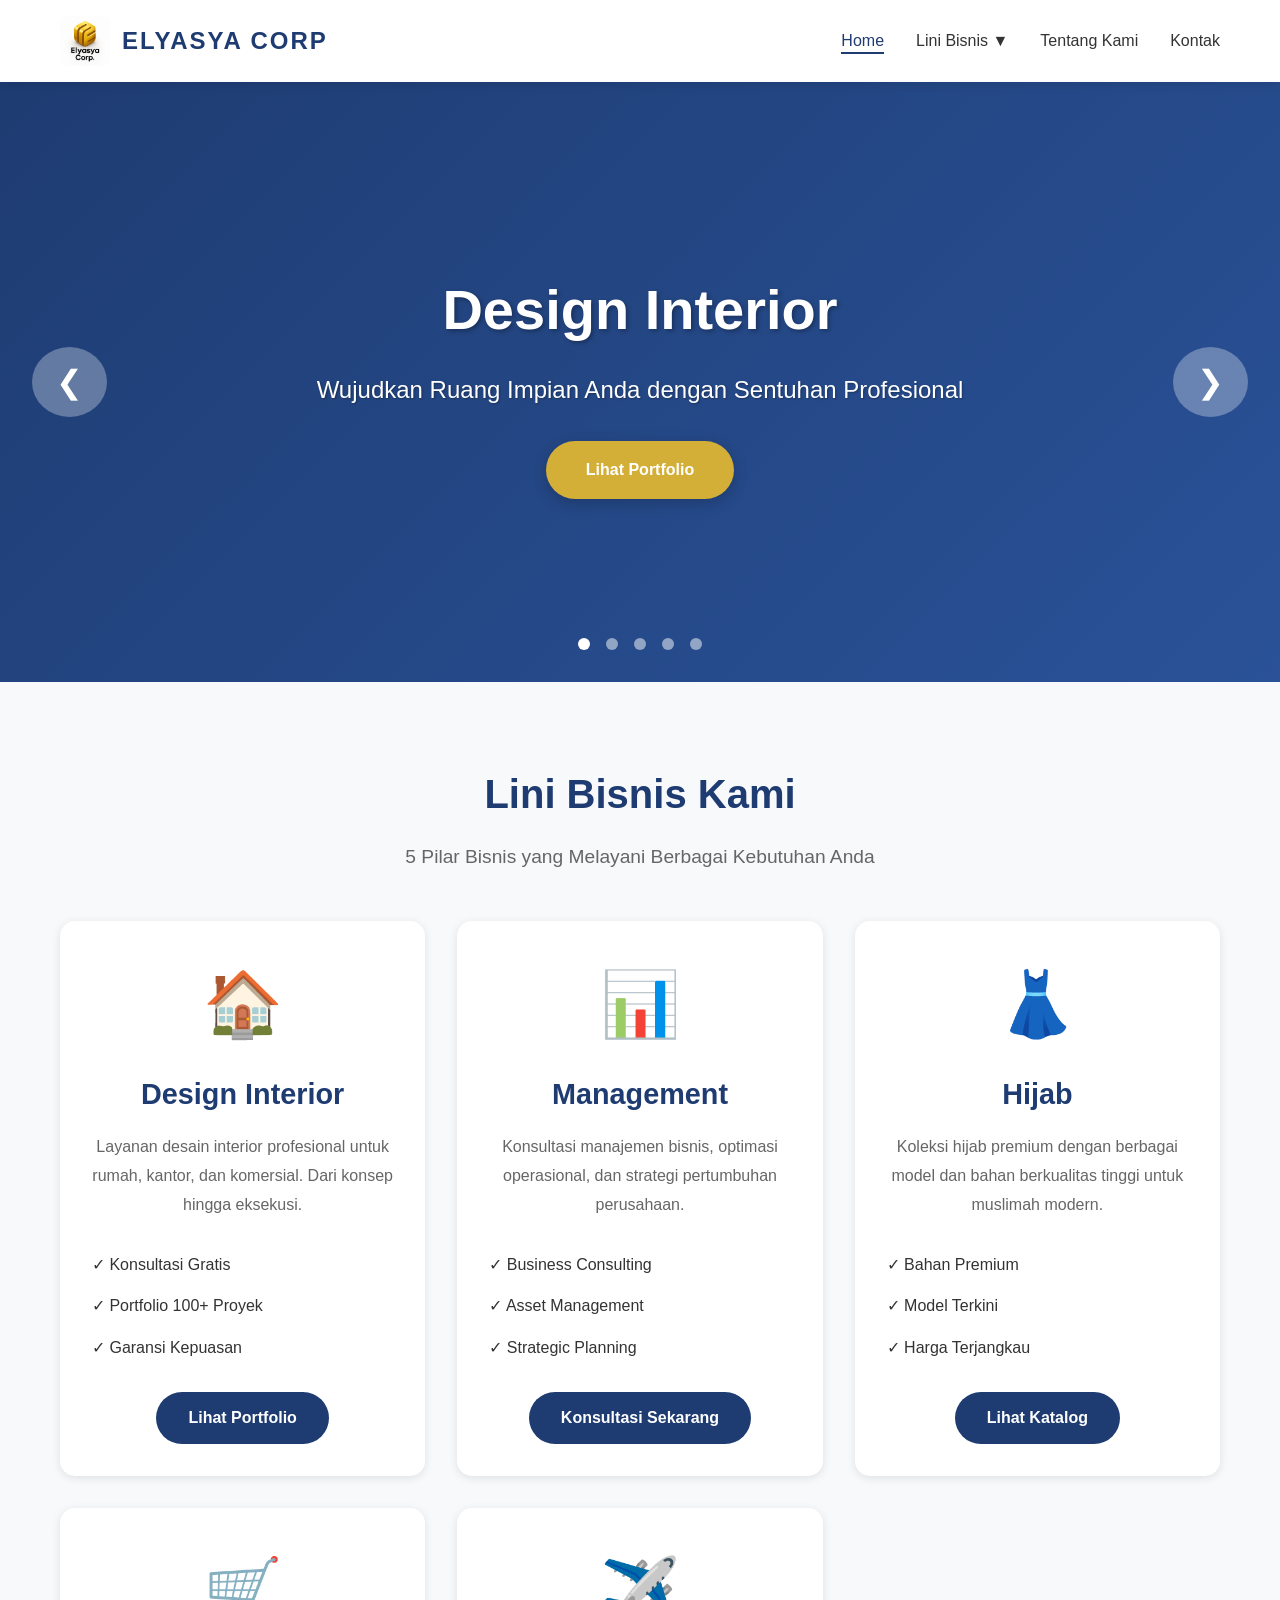
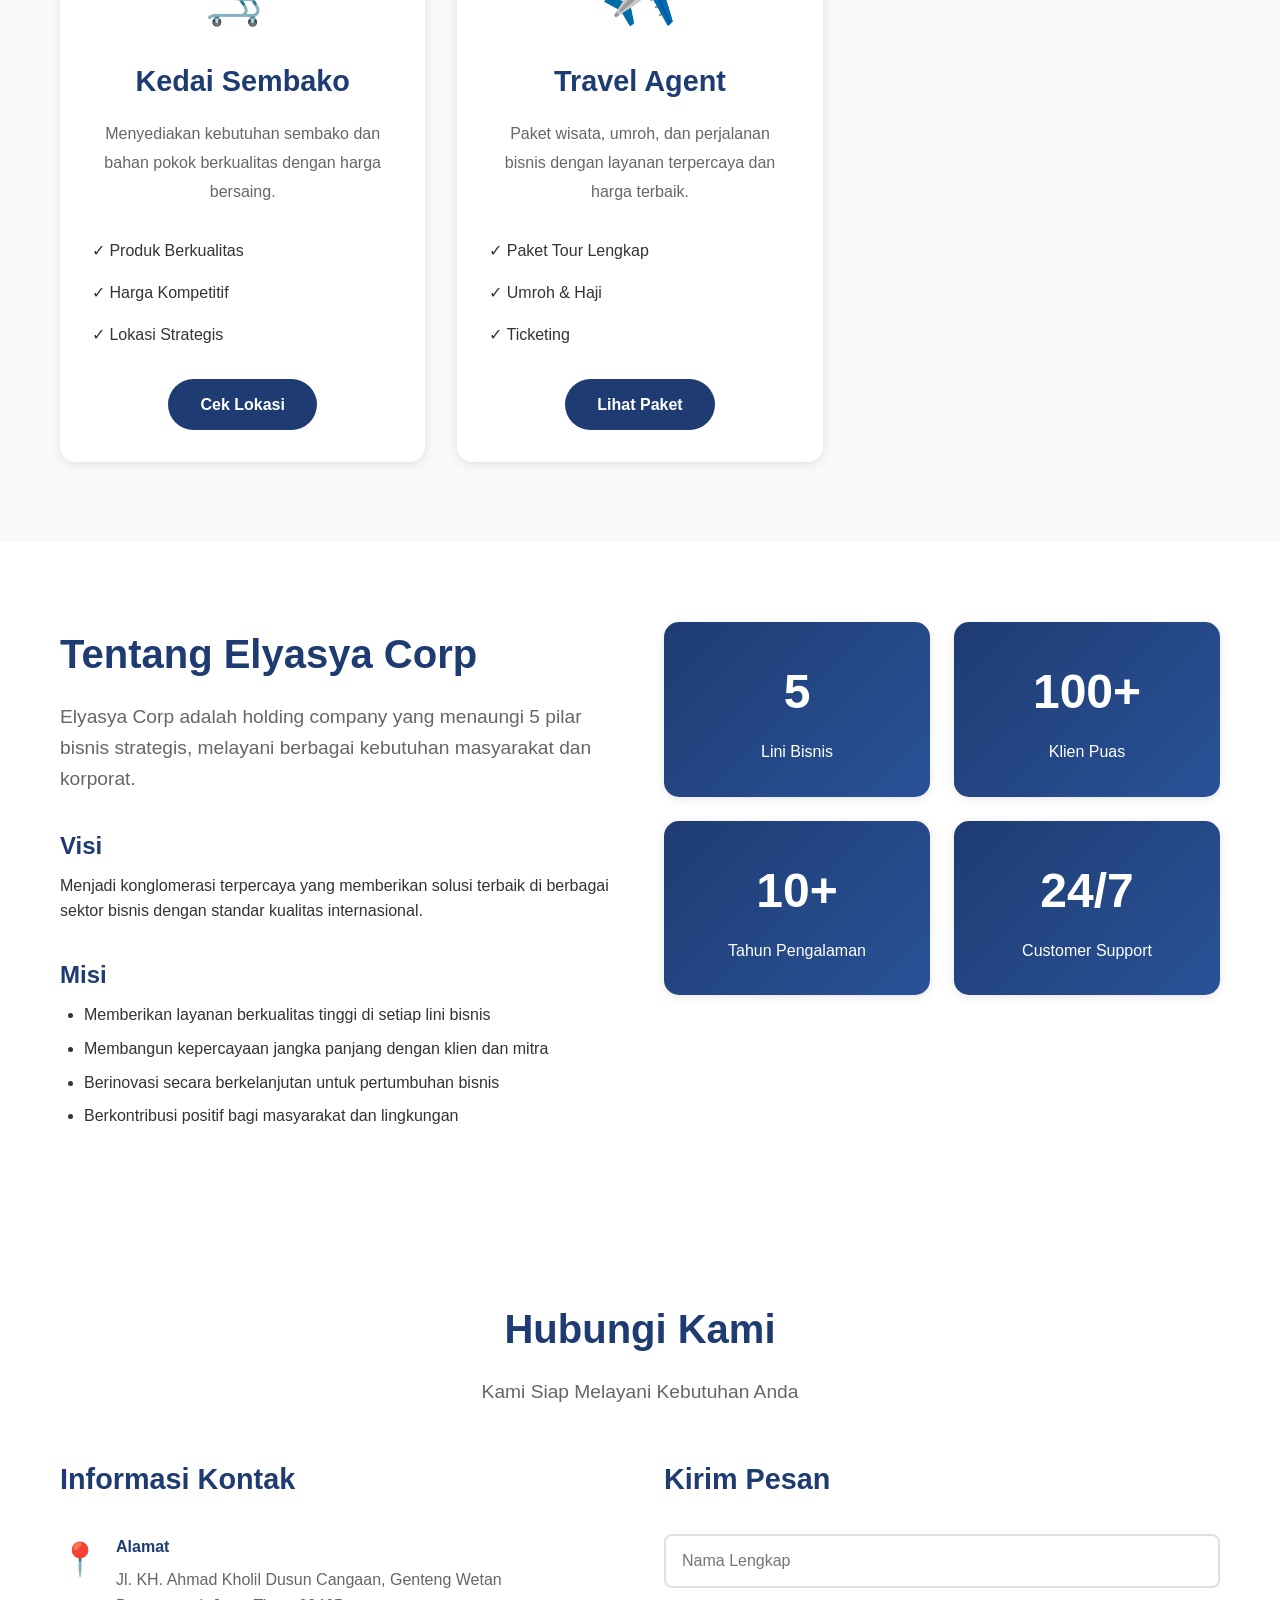
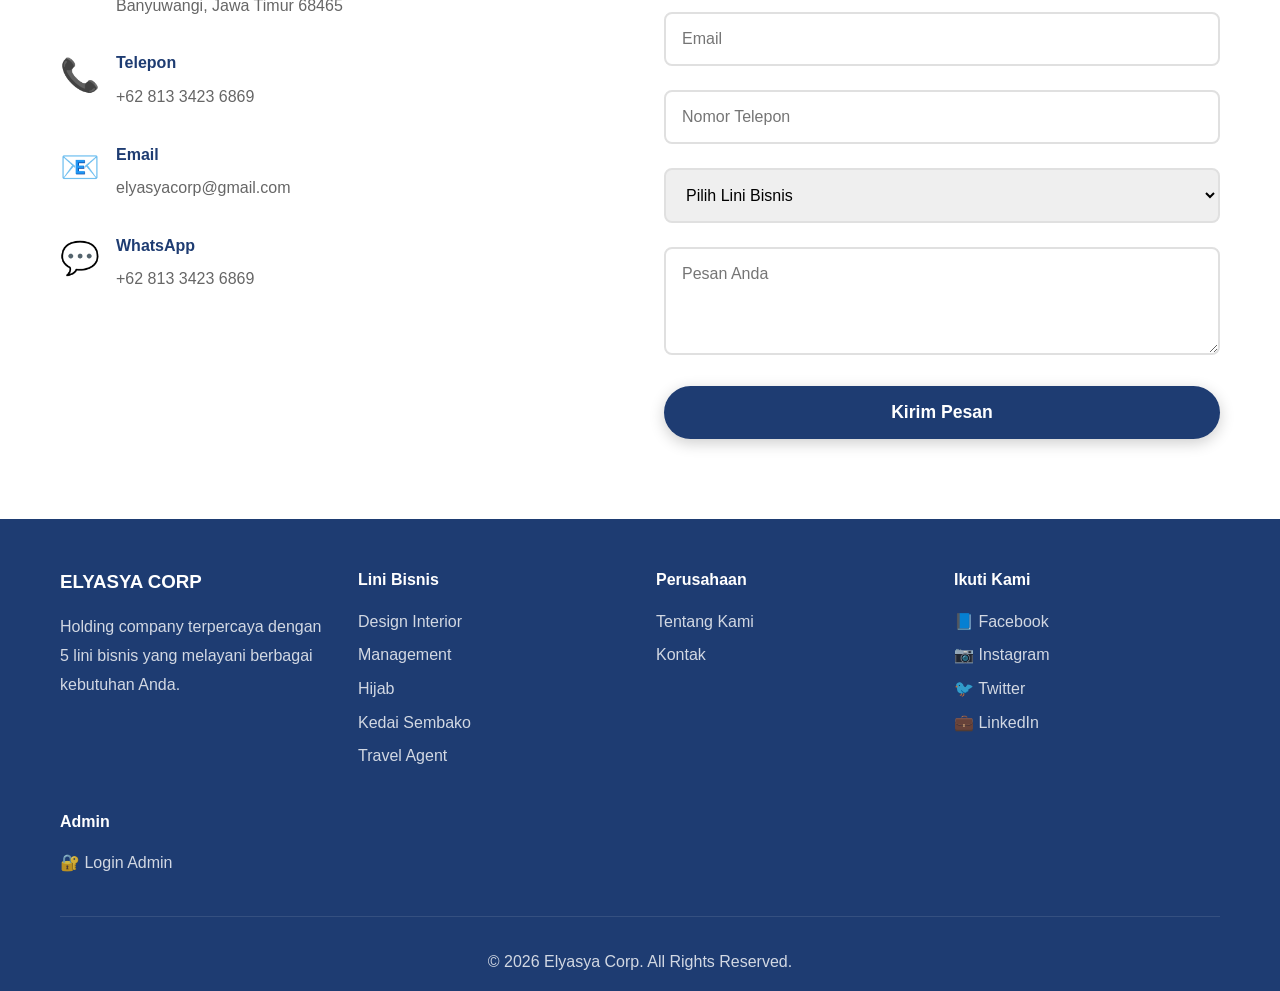
==== commit fccb732e: "Add files via upload" ====
--- a/index.html
+++ b/index.html
@@ -3,6 +3,9 @@
 <head>
     <meta charset="UTF-8">
     <meta name="viewport" content="width=device-width, initial-scale=1.0">
+    <meta http-equiv="Cache-Control" content="no-cache, no-store, must-revalidate">
+    <meta http-equiv="Pragma" content="no-cache">
+    <meta http-equiv="Expires" content="0">
     <meta name="description" content="Elyasya Corp - Holding Company dengan 5 Lini Bisnis: Design Interior, Management, Hijab, Kedai Sembako, dan Travel Agent">
     <title>Elyasya Corp - Company Profile</title>
     <link rel="stylesheet" href="styles.css">
@@ -28,7 +31,6 @@
                     </ul>
                 </li>
                 <li><a href="#tentang">Tentang Kami</a></li>
-                <li><a href="#media">Media & Berita</a></li>
                 <li><a href="#kontak">Kontak</a></li>
             </ul>
             <div class="hamburger" id="hamburger">
@@ -162,46 +164,6 @@
         </div>
     </section>
 
-    <!-- Media & News Section -->
-    <section id="media" class="media">
-        <div class="container">
-            <h2 class="section-title">Media & Berita</h2>
-            <p class="section-subtitle">Update Terkini dari Elyasya Corp</p>
-            
-            <div class="news-grid">
-                <article class="news-card">
-                    <div class="news-image" style="background: linear-gradient(135deg, #667eea 0%, #764ba2 100%);"></div>
-                    <div class="news-content">
-                        <span class="news-date">10 Juni 2026</span>
-                        <h3>Ekspansi Bisnis Design Interior ke 5 Kota Besar</h3>
-                        <p>Elyasya Corp membuka cabang baru untuk layanan design interior di Jakarta, Surabaya, Bandung, Medan, dan Makassar.</p>
-                        <a href="#" class="read-more">Baca Selengkapnya →</a>
-                    </div>
-                </article>
-
-                <article class="news-card">
-                    <div class="news-image" style="background: linear-gradient(135deg, #f093fb 0%, #f5576c 100%);"></div>
-                    <div class="news-content">
-                        <span class="news-date">5 Juni 2026</span>
-                        <h3>Koleksi Hijab Ramadan 2026 Telah Hadir</h3>
-                        <p>Dapatkan koleksi hijab eksklusif untuk menyambut bulan suci Ramadan dengan diskon hingga 30%.</p>
-                        <a href="#" class="read-more">Baca Selengkapnya →</a>
-                    </div>
-                </article>
-
-                <article class="news-card">
-                    <div class="news-image" style="background: linear-gradient(135deg, #4facfe 0%, #00f2fe 100%);"></div>
-                    <div class="news-content">
-                        <span class="news-date">1 Juni 2026</span>
-                        <h3>Paket Umroh Spesial dengan Harga Terjangkau</h3>
-                        <p>Travel Agent Elyasya Corp meluncurkan paket umroh dengan fasilitas lengkap dan harga kompetitif.</p>
-                        <a href="#" class="read-more">Baca Selengkapnya →</a>
-                    </div>
-                </article>
-            </div>
-        </div>
-    </section>
-
     <!-- Contact Section -->
     <section id="kontak" class="contact">
         <div class="container">
@@ -295,7 +257,6 @@
                     <h4>Perusahaan</h4>
                     <ul>
                         <li><a href="#tentang">Tentang Kami</a></li>
-                        <li><a href="#media">Media & Berita</a></li>
                         <li><a href="#kontak">Kontak</a></li>
                     </ul>
                 </div>
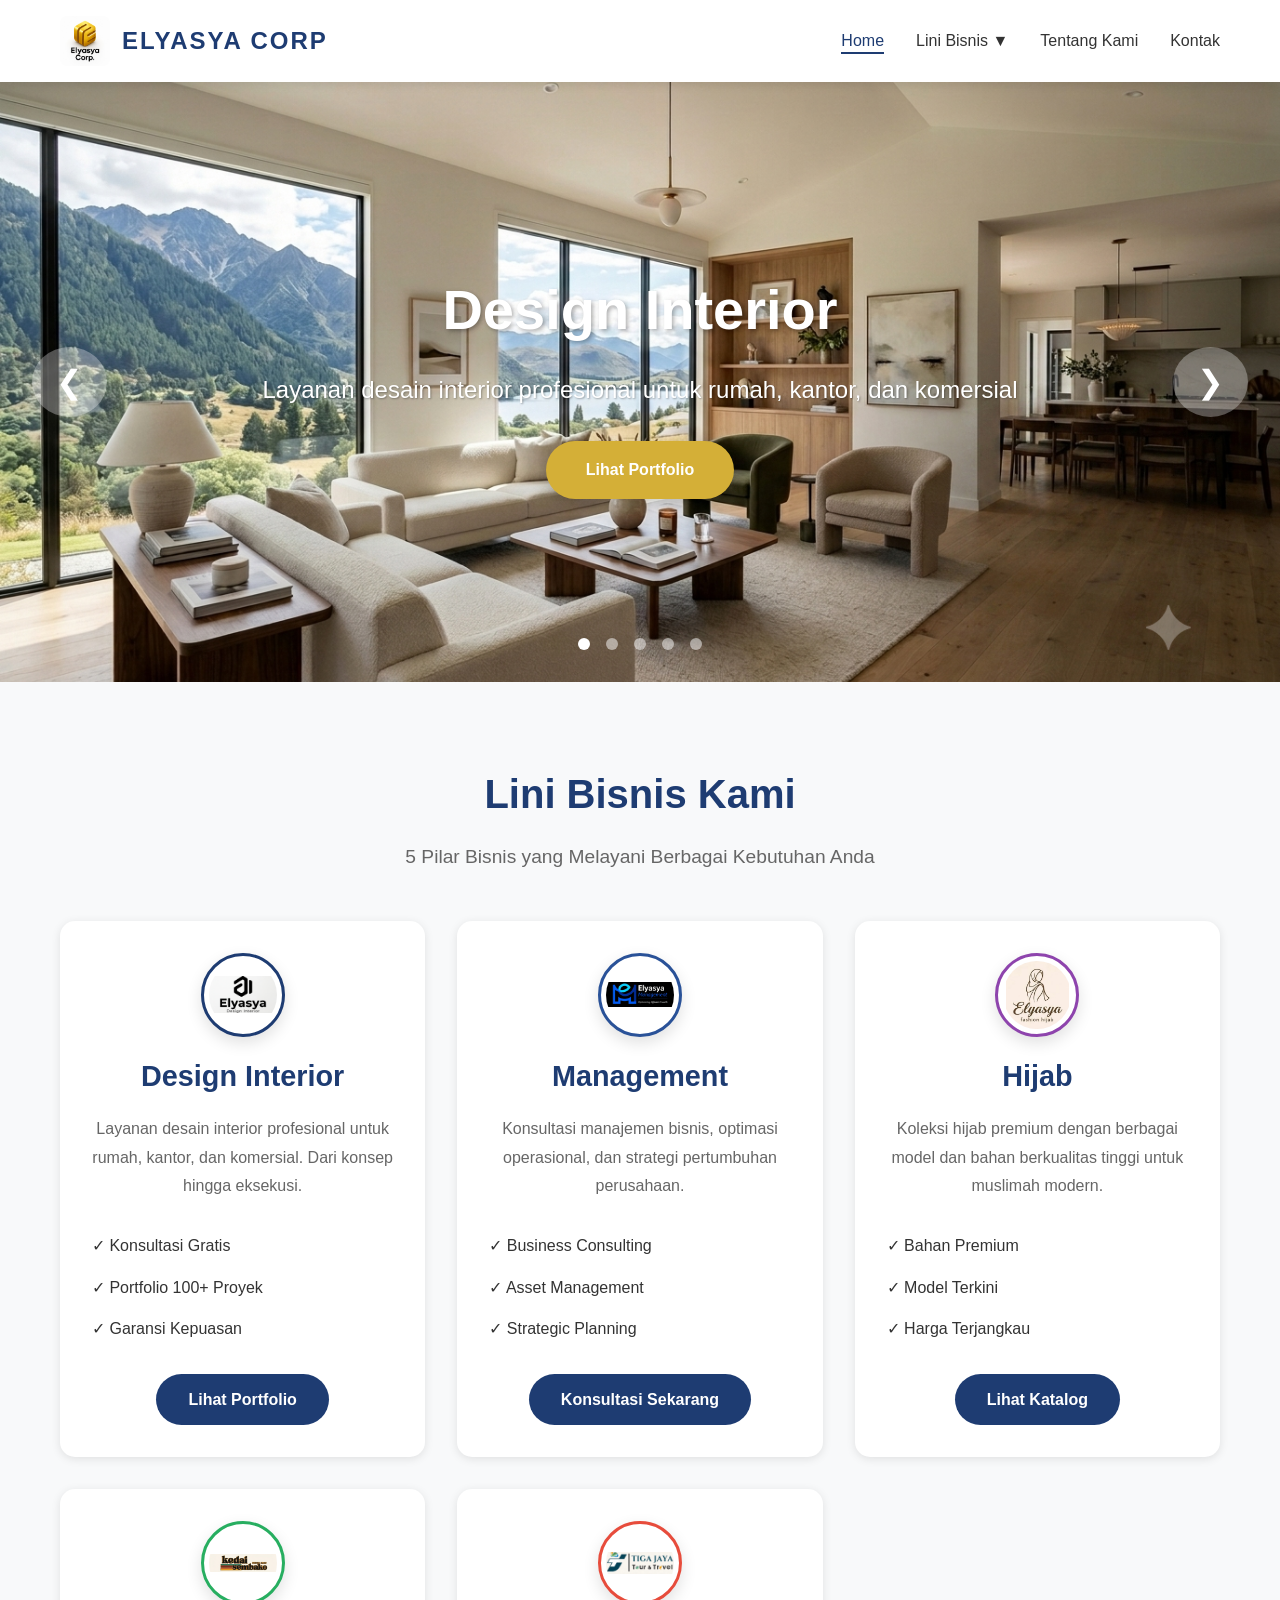
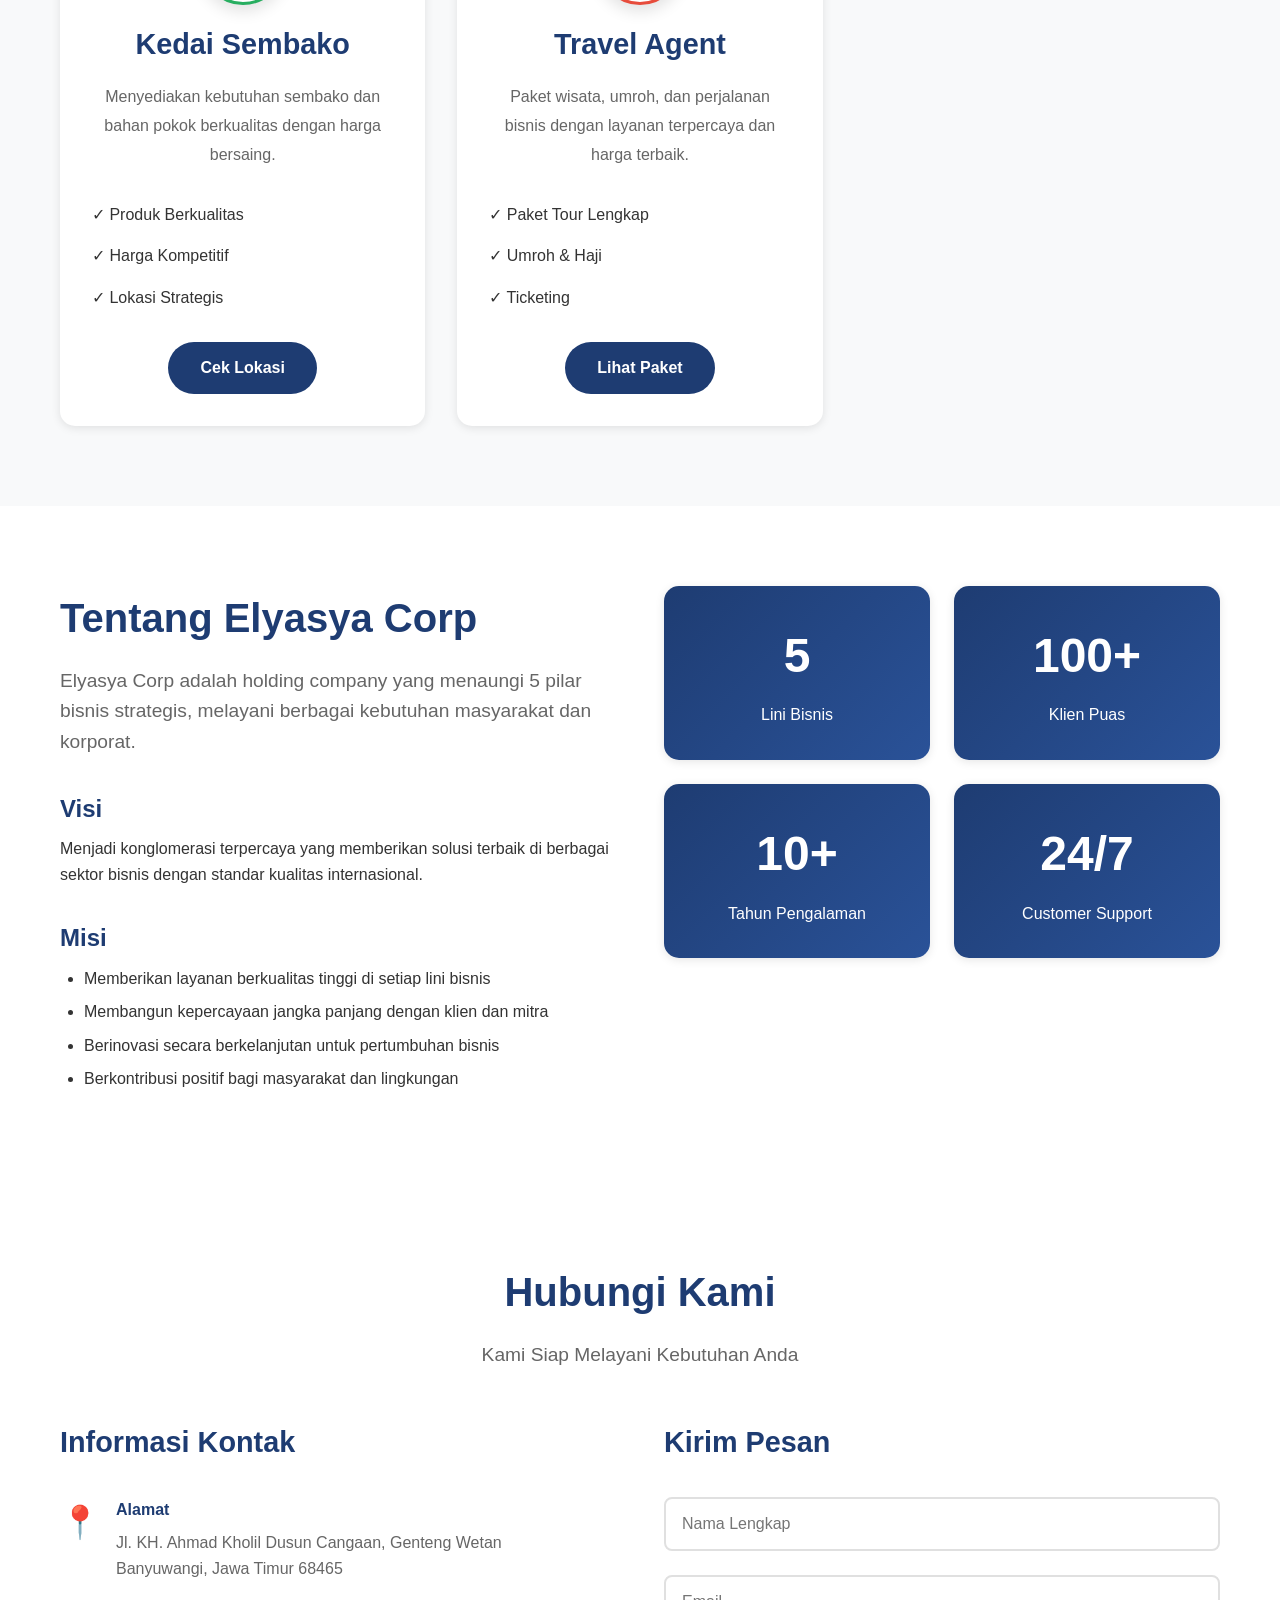
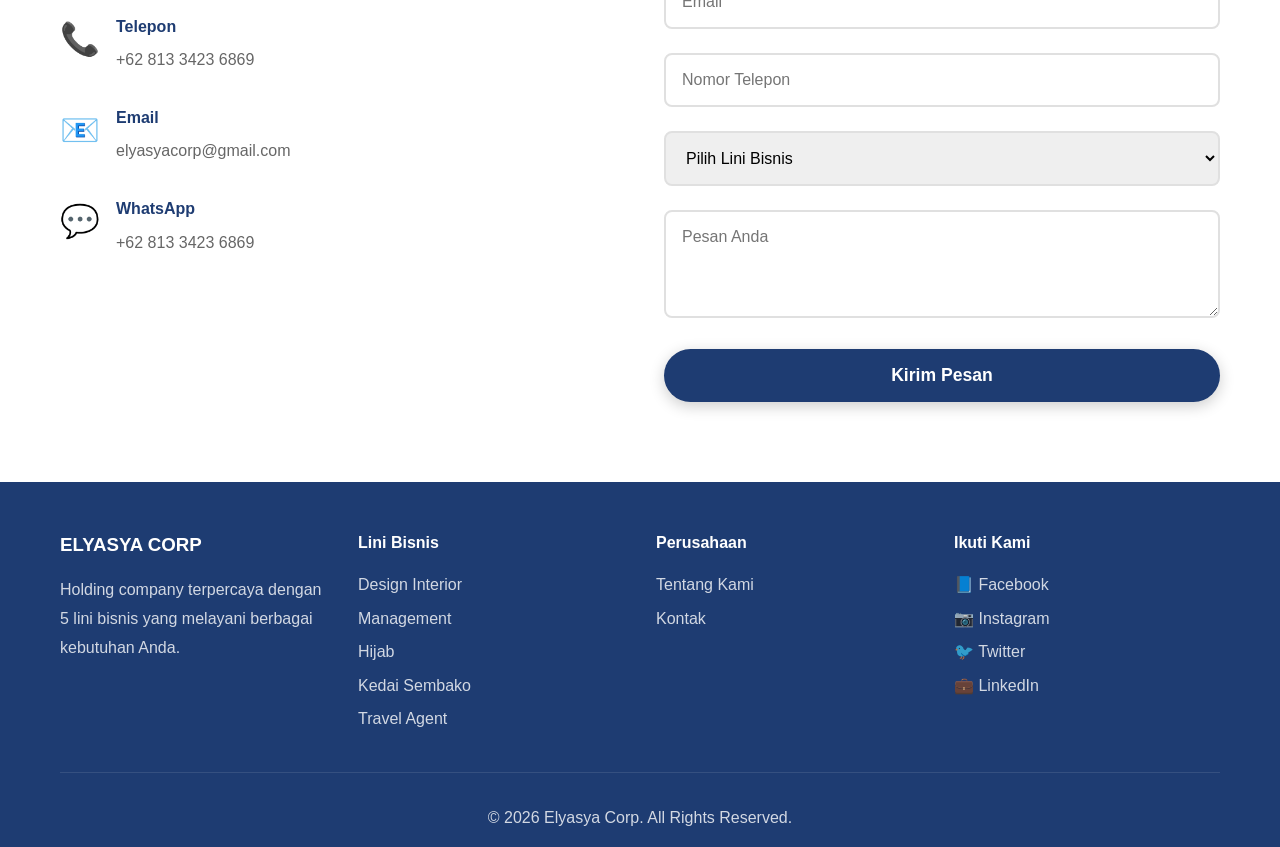
==== commit a462b212: "Add files via upload" ====
--- a/index.html
+++ b/index.html
@@ -1,4 +1,4 @@
-<!DOCTYPE html>
+﻿<!DOCTYPE html>
 <html lang="id">
 <head>
     <meta charset="UTF-8">
@@ -21,7 +21,7 @@
             <ul class="nav-menu" id="navMenu">
                 <li><a href="#home" class="active">Home</a></li>
                 <li class="dropdown">
-                    <a href="#bisnis">Lini Bisnis ▼</a>
+                    <a href="#bisnis">Lini Bisnis &#9660;</a>
                     <ul class="dropdown-menu">
                         <li><a href="design-interior.html">Design Interior</a></li>
                         <li><a href="management.html">Management</a></li>
@@ -59,66 +59,8 @@
             <h2 class="section-title">Lini Bisnis Kami</h2>
             <p class="section-subtitle">5 Pilar Bisnis yang Melayani Berbagai Kebutuhan Anda</p>
             
-            <div class="business-grid">
-                <div class="business-card" id="design-interior">
-                    <div class="card-icon">🏠</div>
-                    <h3>Design Interior</h3>
-                    <p>Layanan desain interior profesional untuk rumah, kantor, dan komersial. Dari konsep hingga eksekusi.</p>
-                    <ul class="feature-list">
-                        <li>✓ Konsultasi Gratis</li>
-                        <li>✓ Portfolio 100+ Proyek</li>
-                        <li>✓ Garansi Kepuasan</li>
-                    </ul>
-                    <a href="design-interior.html" class="btn-secondary">Lihat Portfolio</a>
-                </div>
-
-                <div class="business-card" id="management">
-                    <div class="card-icon">📊</div>
-                    <h3>Management</h3>
-                    <p>Konsultasi manajemen bisnis, optimasi operasional, dan strategi pertumbuhan perusahaan.</p>
-                    <ul class="feature-list">
-                        <li>✓ Business Consulting</li>
-                        <li>✓ Asset Management</li>
-                        <li>✓ Strategic Planning</li>
-                    </ul>
-                    <a href="management.html" class="btn-secondary">Konsultasi Sekarang</a>
-                </div>
-
-                <div class="business-card" id="hijab">
-                    <div class="card-icon">👗</div>
-                    <h3>Hijab</h3>
-                    <p>Koleksi hijab premium dengan berbagai model dan bahan berkualitas tinggi untuk muslimah modern.</p>
-                    <ul class="feature-list">
-                        <li>✓ Bahan Premium</li>
-                        <li>✓ Model Terkini</li>
-                        <li>✓ Harga Terjangkau</li>
-                    </ul>
-                    <a href="hijab.html" class="btn-secondary">Lihat Katalog</a>
-                </div>
-
-                <div class="business-card" id="sembako">
-                    <div class="card-icon">🛒</div>
-                    <h3>Kedai Sembako</h3>
-                    <p>Menyediakan kebutuhan sembako dan bahan pokok berkualitas dengan harga bersaing.</p>
-                    <ul class="feature-list">
-                        <li>✓ Produk Berkualitas</li>
-                        <li>✓ Harga Kompetitif</li>
-                        <li>✓ Lokasi Strategis</li>
-                    </ul>
-                    <a href="sembako.html" class="btn-secondary">Cek Lokasi</a>
-                </div>
-
-                <div class="business-card" id="travel">
-                    <div class="card-icon">✈️</div>
-                    <h3>Travel Agent</h3>
-                    <p>Paket wisata, umroh, dan perjalanan bisnis dengan layanan terpercaya dan harga terbaik.</p>
-                    <ul class="feature-list">
-                        <li>✓ Paket Tour Lengkap</li>
-                        <li>✓ Umroh & Haji</li>
-                        <li>✓ Ticketing</li>
-                    </ul>
-                    <a href="travel.html" class="btn-secondary">Lihat Paket</a>
-                </div>
+            <div class="business-grid" id="businessGrid">
+                <!-- Dynamically rendered from localStorage by script.js -->
             </div>
         </div>
     </section>
@@ -128,14 +70,14 @@
         <div class="container">
             <div class="about-content">
                 <div class="about-text">
-                    <h2>Tentang Elyasya Corp</h2>
-                    <p class="lead">Elyasya Corp adalah holding company yang menaungi 5 pilar bisnis strategis, melayani berbagai kebutuhan masyarakat dan korporat.</p>
+                    <h2 id="idx_about_title">Tentang Elyasya Corp</h2>
+                    <p class="lead" id="idx_about_lead">Elyasya Corp adalah holding company yang menaungi 5 pilar bisnis strategis, melayani berbagai kebutuhan masyarakat dan korporat.</p>
                     
-                    <h3>Visi</h3>
-                    <p>Menjadi konglomerasi terpercaya yang memberikan solusi terbaik di berbagai sektor bisnis dengan standar kualitas internasional.</p>
+                    <h3 id="idx_vision_title">Visi</h3>
+                    <p id="idx_vision_text">Menjadi konglomerasi terpercaya yang memberikan solusi terbaik di berbagai sektor bisnis dengan standar kualitas internasional.</p>
                     
-                    <h3>Misi</h3>
-                    <ul>
+                    <h3 id="idx_mission_title">Misi</h3>
+                    <ul id="idx_mission_list">
                         <li>Memberikan layanan berkualitas tinggi di setiap lini bisnis</li>
                         <li>Membangun kepercayaan jangka panjang dengan klien dan mitra</li>
                         <li>Berinovasi secara berkelanjutan untuk pertumbuhan bisnis</li>
@@ -177,28 +119,28 @@
                         <span class="icon">📍</span>
                         <div>
                             <h4>Alamat</h4>
-                            <p>Jl. KH. Ahmad Kholil Dusun Cangaan, Genteng Wetan<br>Banyuwangi, Jawa Timur 68465</p>
+                            <p id="idx_contact_address">Jl. KH. Ahmad Kholil Dusun Cangaan, Genteng Wetan<br>Banyuwangi, Jawa Timur 68465</p>
                         </div>
                     </div>
                     <div class="info-item">
                         <span class="icon">📞</span>
                         <div>
                             <h4>Telepon</h4>
-                            <p>+62 813 3423 6869</p>
+                            <p id="idx_contact_phone">+62 813 3423 6869</p>
                         </div>
                     </div>
                     <div class="info-item">
                         <span class="icon">📧</span>
                         <div>
                             <h4>Email</h4>
-                            <p>elyasyacorp@gmail.com</p>
+                            <p id="idx_contact_email">elyasyacorp@gmail.com</p>
                         </div>
                     </div>
                     <div class="info-item">
                         <span class="icon">💬</span>
                         <div>
                             <h4>WhatsApp</h4>
-                            <p>+62 813 3423 6869</p>
+                            <p id="idx_contact_wa">+62 813 3423 6869</p>
                         </div>
                     </div>
                 </div>
@@ -269,12 +211,6 @@
                         <a href="#" class="social-icon">💼 LinkedIn</a>
                     </div>
                 </div>
-                <div class="footer-section">
-                    <h4>Admin</h4>
-                    <ul>
-                        <li><a href="admin.html">🔐 Login Admin</a></li>
-                    </ul>
-                </div>
             </div>
             <div class="footer-bottom">
                 <p>&copy; 2026 Elyasya Corp. All Rights Reserved.</p>
@@ -283,5 +219,60 @@
     </footer>
 
     <script src="script.js"></script>
+    <script>
+    // Load saved page content from admin panel
+    function loadSavedPageContent() {
+        var saved = localStorage.getItem('pageContent_index');
+        if (!saved) return;
+        try {
+            var content = JSON.parse(saved);
+            var fieldMap = {
+                'about_title': { id: 'idx_about_title', type: 'text' },
+                'about_lead': { id: 'idx_about_lead', type: 'text' },
+                'vision_title': { id: 'idx_vision_title', type: 'text' },
+                'vision_text': { id: 'idx_vision_text', type: 'text' },
+                'mission_title': { id: 'idx_mission_title', type: 'text' },
+                'mission_text': { id: 'idx_mission_list', type: 'html' },
+                'contact_address': { id: 'idx_contact_address', type: 'html' },
+                'contact_email': { id: 'idx_contact_email', type: 'text' },
+                'contact_phone': { id: 'idx_contact_phone', type: 'text' },
+                'contact_whatsapp': { id: 'idx_contact_wa', type: 'text' }
+            };
+            Object.keys(content).forEach(function(fieldId) {
+                if (fieldMap[fieldId] && content[fieldId]) {
+                    var mapping = fieldMap[fieldId];
+                    var el = document.getElementById(mapping.id);
+                    if (el) {
+                        if (mapping.type === 'text') el.textContent = content[fieldId];
+                        else if (mapping.type === 'html') el.innerHTML = content[fieldId];
+                    }
+                }
+            });
+            console.log('âœ… Index page content loaded from admin panel');
+        } catch (e) {
+            console.error('Error loading saved index content:', e);
+        }
+    }
+
+    // Load saved page images (logo)
+    function loadSavedPageImages() {
+        var saved = localStorage.getItem('elyasya_page_images');
+        if (!saved) return;
+        try {
+            var modifiedImages = JSON.parse(saved);
+            if (modifiedImages['index-logo-corp']) {
+                var logoImg = document.querySelector('.logo-img');
+                if (logoImg) logoImg.src = modifiedImages['index-logo-corp'];
+            }
+        } catch (e) {
+            console.error('Error loading saved page images:', e);
+        }
+    }
+
+    document.addEventListener('DOMContentLoaded', function() {
+        loadSavedPageContent();
+        loadSavedPageImages();
+    });
+    </script>
 </body>
 </html>
--- a/styles.css
+++ b/styles.css
@@ -176,6 +176,32 @@
     display: flex;
     align-items: center;
     justify-content: center;
+    overflow: hidden;
+}
+
+.slide-bg-image {
+    position: absolute;
+    top: 0;
+    left: 0;
+    width: 100%;
+    height: 100%;
+    object-fit: cover;
+    object-position: center center;
+    background-color: #1a1a2e;
+    z-index: 1;
+    display: block;
+    /* Pastikan gambar benar-benar mengisi slider */
+    min-width: 100%;
+    min-height: 100%;
+}
+
+.slide-overlay {
+    position: absolute;
+    top: 0;
+    left: 0;
+    width: 100%;
+    height: 100%;
+    background: rgba(0, 0, 0, 0.4);
 }
 
 .slide.active {
@@ -313,6 +339,17 @@
     margin-bottom: 1rem;
 }
 
+.card-logo {
+    width: 100%;
+    height: 100%;
+    max-width: 68px;
+    max-height: 68px;
+    object-fit: contain;
+    border-radius: 50%;
+    display: block;
+}
+
+
 .business-card h3 {
     color: var(--primary-color);
     font-size: 1.8rem;
